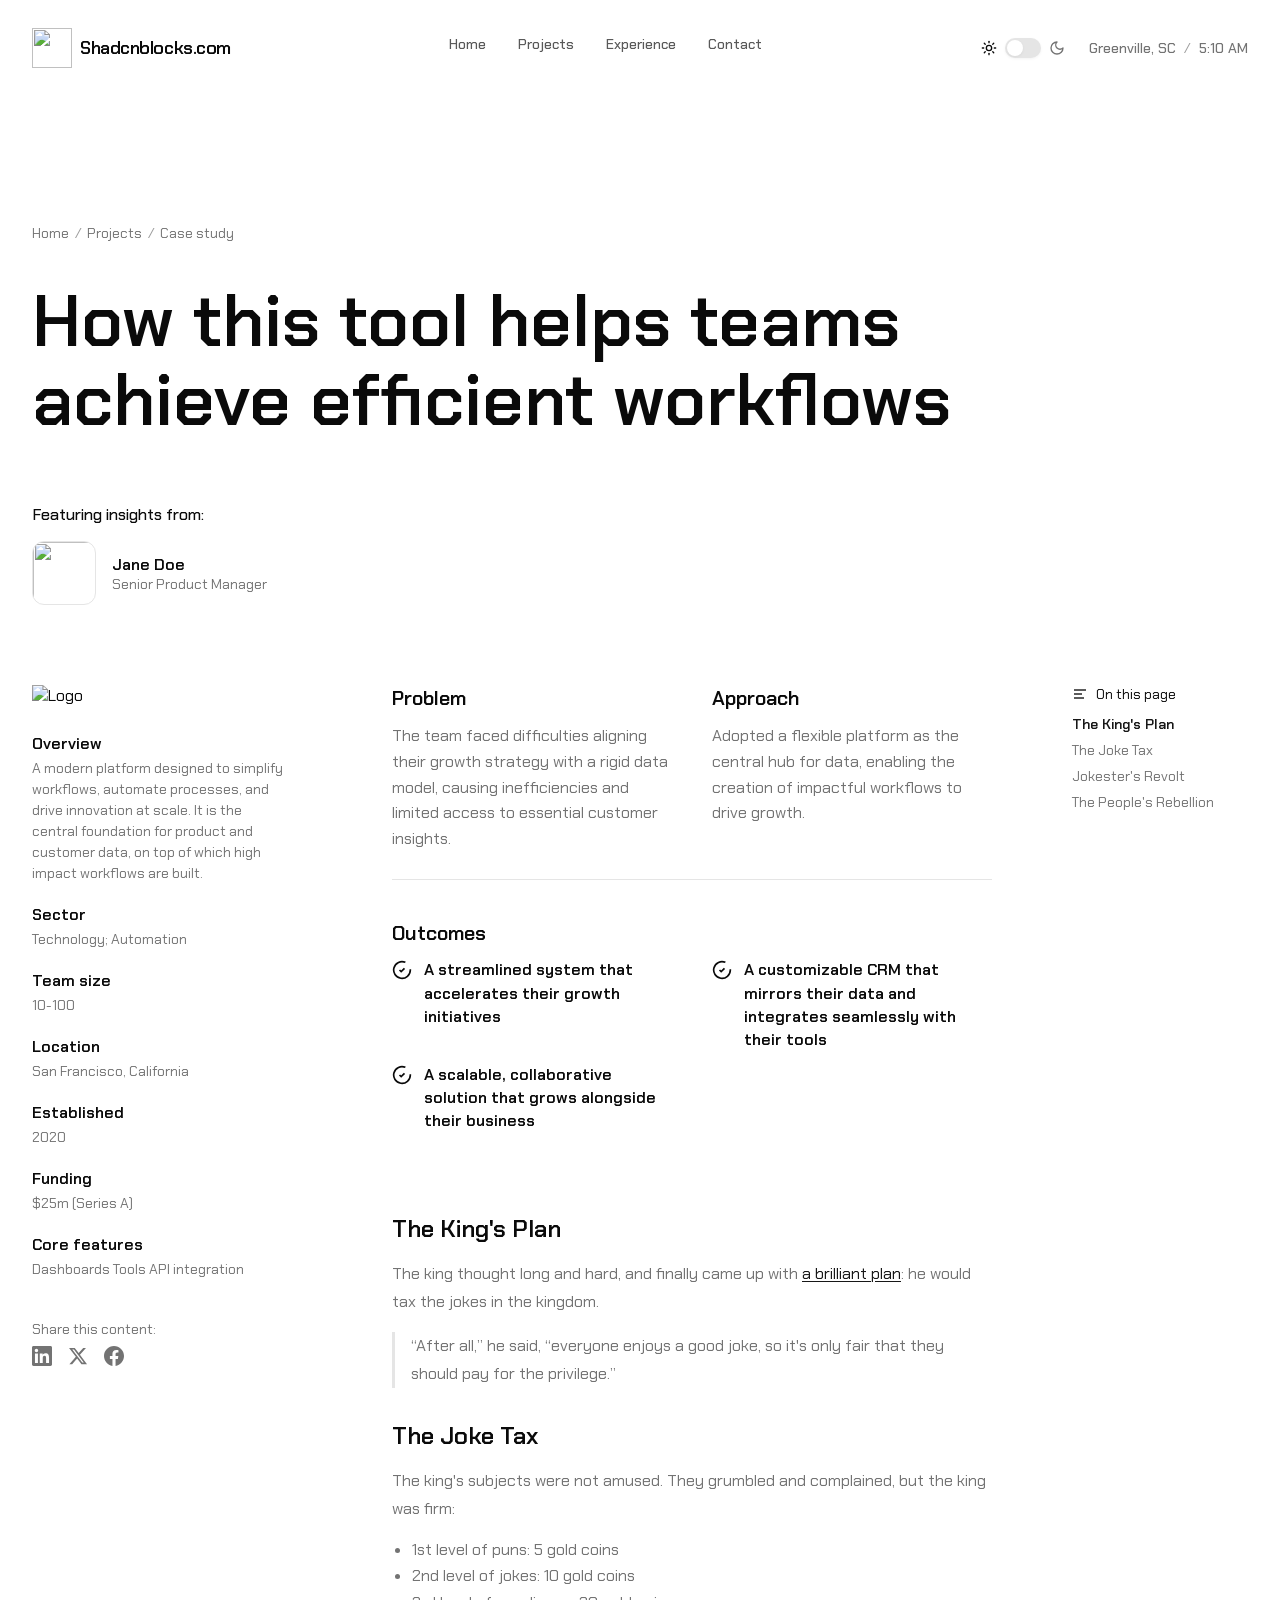
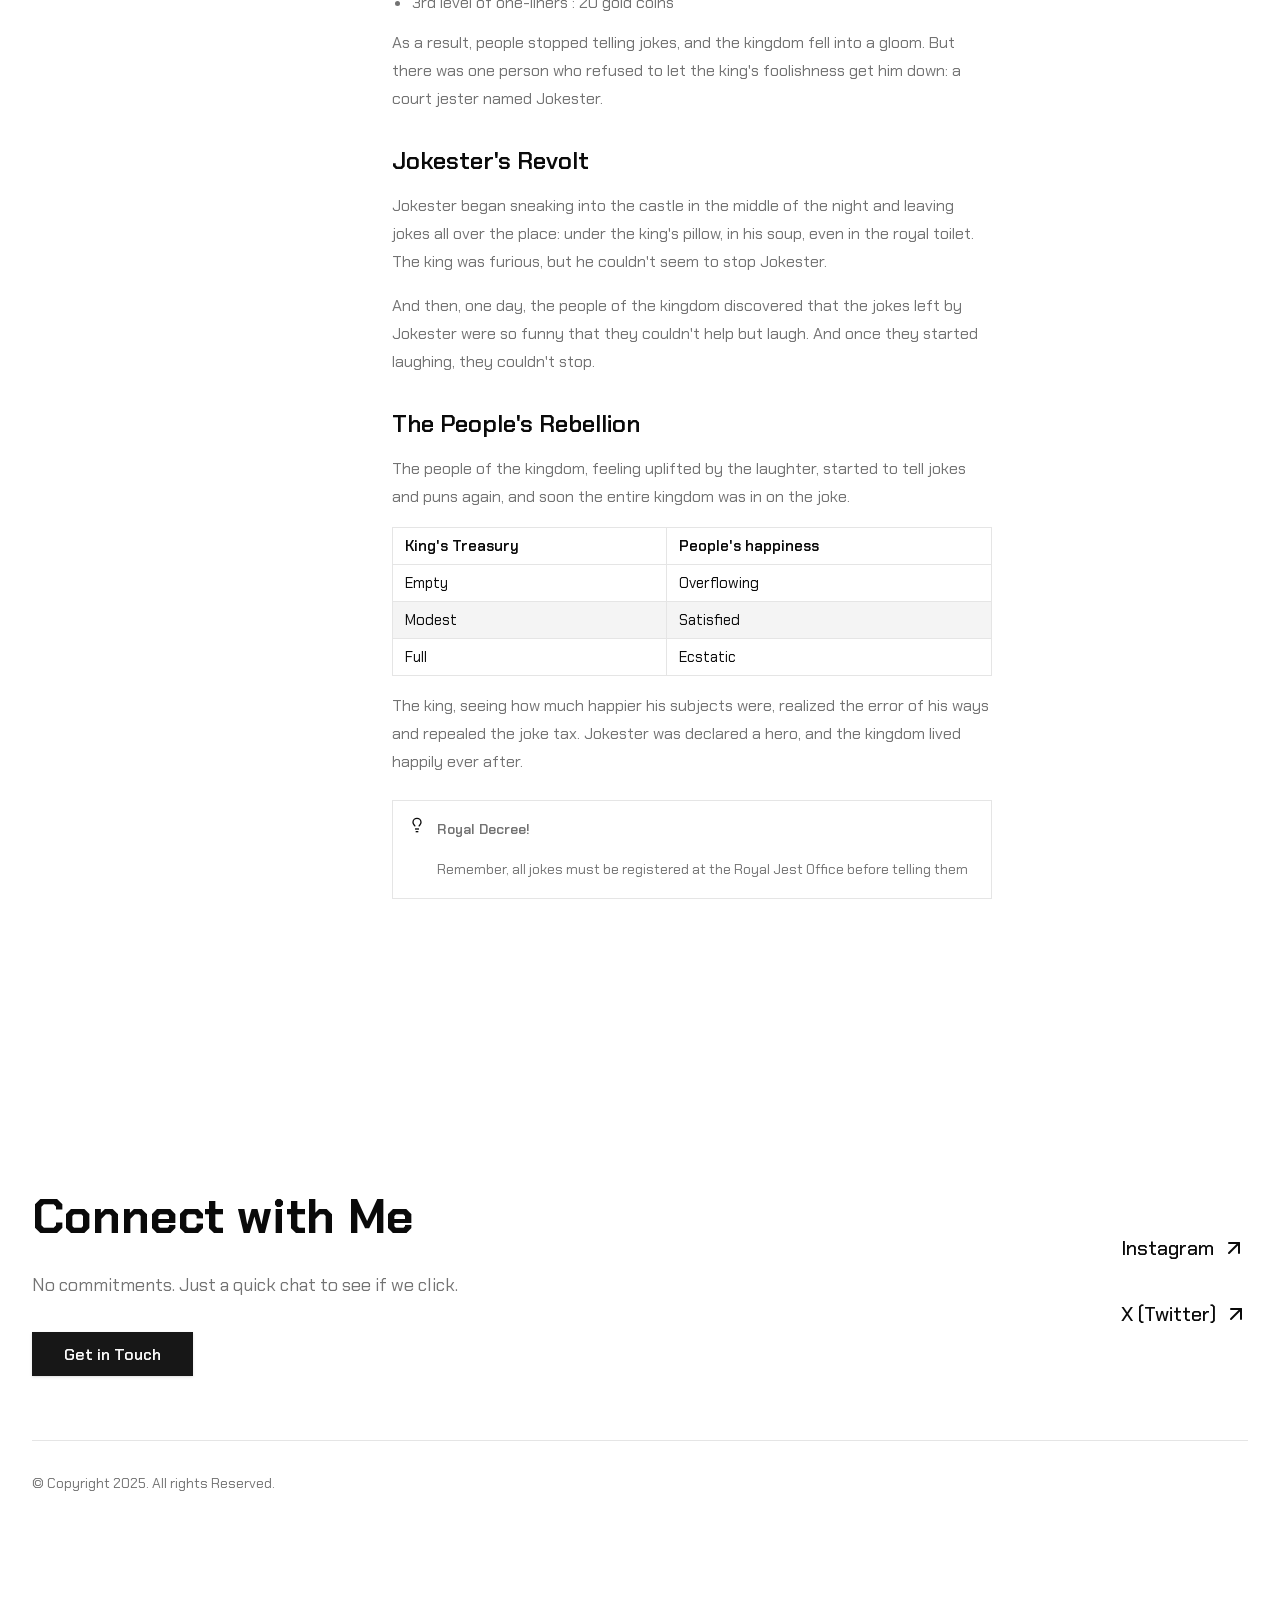
==== case-study.html @ 6704fb0e "Add files via upload" ====
<!DOCTYPE html>
<html lang="en">
  <head>
    <meta charset="UTF-8" />
    <meta name="viewport" content="width=device-width, initial-scale=1.0" />
    <script>
      (function () {
        var k = "kartee-theme";
        var t = localStorage.getItem(k);
        var h = document.documentElement;
        h.classList.remove("light", "dark");
        if (t === "dark") h.classList.add("dark");
        else if (t === "light") h.classList.add("light");
      })();
    </script>
    <title>Case study — Project</title>
    <link rel="preconnect" href="https://fonts.googleapis.com" />
    <link rel="preconnect" href="https://fonts.gstatic.com" crossorigin />
    <link
      href="https://fonts.googleapis.com/css2?family=Chakra+Petch:ital,wght@0,300;0,400;0,500;0,600;0,700;1,300;1,400;1,500;1,600;1,700&family=IBM+Plex+Mono:ital,wght@0,400;0,500;0,600;0,700;1,400;1,500;1,600;1,700&display=swap"
      rel="stylesheet"
    />
    <link rel="stylesheet" href="site.css" />
  </head>
  <body>
    <main class="page-main page-case-study" id="main-content">
      <div class="case-study-shell">
        <header class="nav-section">
          <nav class="navbar-22" aria-label="Main navigation">
            <div class="navbar-inner">
              <a class="navbar-brand" href="index.html">
                <img
                  class="navbar-logo"
                  src="https://deifkwefumgah.cloudfront.net/shadcnblocks/block/logos/shadcnblockscom-icon.svg"
                  width="40"
                  height="40"
                  alt=""
                />
                <span class="navbar-title">Shadcnblocks.com</span>
              </a>

              <div class="navbar-links-desktop">
                <a class="nav-link-animated" href="index.html">
                  <span class="nav-link-label">Home</span>
                  <span class="nav-link-hover" aria-hidden="true">Home</span>
                </a>
                <a class="nav-link-animated" href="index.html#projects">
                  <span class="nav-link-label">Projects</span>
                  <span class="nav-link-hover" aria-hidden="true">Projects</span>
                </a>
                <a class="nav-link-animated" href="index.html#experience">
                  <span class="nav-link-label">Experience</span>
                  <span class="nav-link-hover" aria-hidden="true">Experience</span>
                </a>
                <a class="nav-link-animated" href="contact.html">
                  <span class="nav-link-label">Contact</span>
                  <span class="nav-link-hover" aria-hidden="true">Contact</span>
                </a>
              </div>

              <div class="navbar-meta" aria-live="polite">
                <div class="theme-toggle" title="Color theme">
                  <span class="theme-toggle-icon theme-toggle-sun" aria-hidden="true">
                    <svg xmlns="http://www.w3.org/2000/svg" width="16" height="16" viewBox="0 0 24 24" fill="none" stroke="currentColor" stroke-width="2" stroke-linecap="round" stroke-linejoin="round">
                      <circle cx="12" cy="12" r="4" />
                      <path d="M12 2v2" />
                      <path d="M12 20v2" />
                      <path d="m4.93 4.93 1.41 1.41" />
                      <path d="m17.66 17.66 1.41 1.41" />
                      <path d="M2 12h2" />
                      <path d="M20 12h2" />
                      <path d="m6.34 17.66-1.41 1.41" />
                      <path d="m19.07 4.93-1.41 1.41" />
                    </svg>
                  </span>
                  <label class="theme-switch">
                    <input type="checkbox" id="theme-toggle-input" role="switch" aria-label="Dark mode" />
                    <span class="theme-switch-track" aria-hidden="true">
                      <span class="theme-switch-thumb"></span>
                    </span>
                  </label>
                  <span class="theme-toggle-icon theme-toggle-moon" aria-hidden="true">
                    <svg xmlns="http://www.w3.org/2000/svg" width="16" height="16" viewBox="0 0 24 24" fill="none" stroke="currentColor" stroke-width="2" stroke-linecap="round" stroke-linejoin="round">
                      <path d="M12 3a6 6 0 0 0 9 9 9 9 0 1 1-9-9Z" />
                    </svg>
                  </span>
                </div>
                <span class="font-medium">Greenville, SC</span>
                <span class="navbar-meta-sep">/</span>
                <span class="navbar-meta-time" data-nav-time>—</span>
              </div>

              <button
                type="button"
                class="nav-menu-toggle"
                id="nav-menu-toggle"
                aria-expanded="false"
                aria-controls="nav-mobile-panel"
              >
                <svg xmlns="http://www.w3.org/2000/svg" viewBox="0 0 24 24" fill="none" stroke="currentColor" stroke-width="2" stroke-linecap="round" stroke-linejoin="round" aria-hidden="true">
                  <line x1="4" x2="20" y1="12" y2="12" />
                  <line x1="4" x2="20" y1="6" y2="6" />
                  <line x1="4" x2="20" y1="18" y2="18" />
                </svg>
                <span class="sr-only">Open menu</span>
              </button>
            </div>
          </nav>
        </header>

        <!-- CaseStudy3 — static port -->
        <section class="case-study-3" aria-labelledby="case-study-title">
          <div class="site-container">
            <div class="case-study-3-hero">
              <div class="case-study-3-hero-text">
                <nav class="case-study-breadcrumb" aria-label="Breadcrumb">
                  <ol class="case-study-breadcrumb-list">
                    <li><a href="index.html">Home</a></li>
                    <li class="case-study-breadcrumb-sep" aria-hidden="true">/</li>
                    <li><a href="index.html#projects">Projects</a></li>
                    <li class="case-study-breadcrumb-sep" aria-hidden="true">/</li>
                    <li><span aria-current="page">Case study</span></li>
                  </ol>
                </nav>
                <h1 class="case-study-3-title" id="case-study-title">
                  How this tool helps teams achieve efficient workflows
                </h1>
                <div class="case-study-3-hero-meta">
                  <p class="case-study-3-hero-meta-label">Featuring insights from:</p>
                  <div class="case-study-3-hero-profile">
                    <img
                      class="case-study-3-hero-avatar"
                      src="https://deifkwefumgah.cloudfront.net/shadcnblocks/block/avatar-1.webp"
                      width="64"
                      height="64"
                      alt=""
                    />
                    <div>
                      <p class="case-study-3-hero-name">Jane Doe</p>
                      <p class="case-study-3-hero-role">Senior Product Manager</p>
                    </div>
                  </div>
                </div>
              </div>
              <img
                class="case-study-3-hero-img"
                src="https://deifkwefumgah.cloudfront.net/shadcnblocks/block/placeholder-1.svg"
                alt=""
              />
            </div>

            <div class="case-study-3-body">
              <aside class="case-study-3-aside">
                <img
                  class="case-study-3-aside-logo"
                  src="https://deifkwefumgah.cloudfront.net/shadcnblocks/block/logos/shadcn-ui-wordmark.svg"
                  alt="Logo"
                />
                <div class="case-study-3-meta-grid">
                  <div class="case-study-3-meta-span2">
                    <h2 class="case-study-3-meta-h">Overview</h2>
                    <p class="case-study-3-meta-p">
                      A modern platform designed to simplify workflows, automate processes, and drive innovation at scale.
                      It is the central foundation for product and customer data, on top of which high impact workflows
                      are built.
                    </p>
                  </div>
                  <div>
                    <h2 class="case-study-3-meta-h">Sector</h2>
                    <p class="case-study-3-meta-p">Technology; Automation</p>
                  </div>
                  <div>
                    <h2 class="case-study-3-meta-h">Team size</h2>
                    <p class="case-study-3-meta-p">10-100</p>
                  </div>
                  <div>
                    <h2 class="case-study-3-meta-h">Location</h2>
                    <p class="case-study-3-meta-p">San Francisco, California</p>
                  </div>
                  <div>
                    <h2 class="case-study-3-meta-h">Established</h2>
                    <p class="case-study-3-meta-p">2020</p>
                  </div>
                  <div>
                    <h2 class="case-study-3-meta-h">Funding</h2>
                    <p class="case-study-3-meta-p">$25m (Series A)</p>
                  </div>
                  <div>
                    <h2 class="case-study-3-meta-h">Core features</h2>
                    <p class="case-study-3-meta-p">Dashboards Tools API integration</p>
                  </div>
                </div>
                <div class="case-study-3-share">
                  <span class="case-study-3-share-label">Share this content:</span>
                  <div class="case-study-3-share-icons">
                    <a href="#" class="case-study-3-share-link" aria-label="LinkedIn">
                      <svg xmlns="http://www.w3.org/2000/svg" width="20" height="20" viewBox="0 0 24 24" fill="currentColor" aria-hidden="true">
                        <path d="M20.447 20.452h-3.554v-5.569c0-1.328-.027-3.037-1.852-3.037-1.853 0-2.136 1.445-2.136 2.939v5.667H9.351V9h3.414v1.561h.046c.477-.9 1.637-1.85 3.37-1.85 3.601 0 4.267 2.37 4.267 5.455v6.286zM5.337 7.433c-1.144 0-2.063-.926-2.063-2.065 0-1.138.92-2.063 2.063-2.063 1.14 0 2.064.925 2.064 2.063 0 1.139-.925 2.065-2.064 2.065zm1.782 13.019H3.555V9h3.564v11.452zM22.225 0H1.771C.792 0 0 .774 0 1.729v20.542C0 23.227.792 24 1.771 24h20.451C23.2 24 24 23.227 24 22.271V1.729C24 .774 23.2 0 22.222 0h.003z" />
                      </svg>
                    </a>
                    <a href="#" class="case-study-3-share-link" aria-label="Twitter">
                      <svg xmlns="http://www.w3.org/2000/svg" width="20" height="20" viewBox="0 0 24 24" fill="currentColor" aria-hidden="true">
                        <path d="M18.244 2.25h3.308l-7.227 8.26 8.502 11.24H16.17l-5.214-6.817L4.99 21.75H1.68l7.73-8.835L1.254 2.25H8.08l4.713 6.231zm-1.161 17.52h1.833L7.084 4.126H5.117z" />
                      </svg>
                    </a>
                    <a href="#" class="case-study-3-share-link" aria-label="Facebook">
                      <svg xmlns="http://www.w3.org/2000/svg" width="20" height="20" viewBox="0 0 24 24" fill="currentColor" aria-hidden="true">
                        <path d="M24 12.073c0-6.627-5.373-12-12-12s-12 5.373-12 12c0 5.99 4.388 10.954 10.125 11.854v-8.385H7.078v-3.47h3.047V9.43c0-3.007 1.792-4.669 4.533-4.669 1.312 0 2.686.235 2.686.235v2.953H15.83c-1.491 0-1.956.925-1.956 1.874v2.25h3.328l-.532 3.47h-2.796v8.385C19.612 23.027 24 18.062 24 12.073z" />
                      </svg>
                    </a>
                  </div>
                </div>
              </aside>

              <div class="case-study-3-main-wrap">
                <div class="case-study-3-main">
                  <div class="case-study-3-pao">
                    <div class="case-study-3-pao-item">
                      <h2 class="case-study-3-pao-h">Problem</h2>
                      <p class="case-study-3-pao-p">
                        The team faced difficulties aligning their growth strategy with a rigid data model, causing
                        inefficiencies and limited access to essential customer insights.
                      </p>
                    </div>
                    <div class="case-study-3-pao-sep" role="separator"></div>
                    <div class="case-study-3-pao-item">
                      <h2 class="case-study-3-pao-h">Approach</h2>
                      <p class="case-study-3-pao-p">
                        Adopted a flexible platform as the central hub for data, enabling the creation of impactful
                        workflows to drive growth.
                      </p>
                    </div>
                    <div class="case-study-3-pao-outcomes">
                      <h2 class="case-study-3-pao-h">Outcomes</h2>
                      <ul class="case-study-3-outcomes-list">
                        <li>
                          <svg class="case-study-3-check" xmlns="http://www.w3.org/2000/svg" width="20" height="20" viewBox="0 0 24 24" fill="none" stroke="currentColor" stroke-width="2" aria-hidden="true">
                            <path d="M22 11.08V12a10 10 0 1 1-5.93-9.17" />
                            <path d="m9 12 2 2 4-4" />
                          </svg>
                          <p>A streamlined system that accelerates their growth initiatives</p>
                        </li>
                        <li>
                          <svg class="case-study-3-check" xmlns="http://www.w3.org/2000/svg" width="20" height="20" viewBox="0 0 24 24" fill="none" stroke="currentColor" stroke-width="2" aria-hidden="true">
                            <path d="M22 11.08V12a10 10 0 1 1-5.93-9.17" />
                            <path d="m9 12 2 2 4-4" />
                          </svg>
                          <p>A customizable CRM that mirrors their data and integrates seamlessly with their tools</p>
                        </li>
                        <li>
                          <svg class="case-study-3-check" xmlns="http://www.w3.org/2000/svg" width="20" height="20" viewBox="0 0 24 24" fill="none" stroke="currentColor" stroke-width="2" aria-hidden="true">
                            <path d="M22 11.08V12a10 10 0 1 1-5.93-9.17" />
                            <path d="m9 12 2 2 4-4" />
                          </svg>
                          <p>A scalable, collaborative solution that grows alongside their business</p>
                        </li>
                      </ul>
                    </div>
                  </div>

                  <div class="case-study-3-article">
                    <section id="section1" class="case-study-prose">
                      <h2>The King&apos;s Plan</h2>
                      <p>
                        The king thought long and hard, and finally came up with
                        <a href="#">a brilliant plan</a>: he would tax the jokes in the kingdom.
                      </p>
                      <blockquote>
                        <p>
                          &ldquo;After all,&rdquo; he said, &ldquo;everyone enjoys a good joke, so it&apos;s only fair that
                          they should pay for the privilege.&rdquo;
                        </p>
                      </blockquote>
                    </section>

                    <section id="section2" class="case-study-prose">
                      <h2>The Joke Tax</h2>
                      <p>
                        The king&apos;s subjects were not amused. They grumbled and complained, but the king was firm:
                      </p>
                      <ul>
                        <li>1st level of puns: 5 gold coins</li>
                        <li>2nd level of jokes: 10 gold coins</li>
                        <li>3rd level of one-liners : 20 gold coins</li>
                      </ul>
                      <p>
                        As a result, people stopped telling jokes, and the kingdom fell into a gloom. But there was one
                        person who refused to let the king&apos;s foolishness get him down: a court jester named Jokester.
                      </p>
                    </section>

                    <section id="section3" class="case-study-prose">
                      <h2>Jokester's Revolt</h2>
                      <p>
                        Jokester began sneaking into the castle in the middle of the night and leaving jokes all over the
                        place: under the king&apos;s pillow, in his soup, even in the royal toilet. The king was furious,
                        but he couldn&apos;t seem to stop Jokester.
                      </p>
                      <p>
                        And then, one day, the people of the kingdom discovered that the jokes left by Jokester were so
                        funny that they couldn&apos;t help but laugh. And once they started laughing, they couldn&apos;t
                        stop.
                      </p>
                    </section>

                    <section id="section4" class="case-study-prose">
                      <h2>The People&apos;s Rebellion</h2>
                      <p>
                        The people of the kingdom, feeling uplifted by the laughter, started to tell jokes and puns again,
                        and soon the entire kingdom was in on the joke.
                      </p>
                      <div class="case-study-3-table-wrap">
                        <table class="case-study-3-table">
                          <thead>
                            <tr>
                              <th>King&apos;s Treasury</th>
                              <th>People&apos;s happiness</th>
                            </tr>
                          </thead>
                          <tbody>
                            <tr>
                              <td>Empty</td>
                              <td>Overflowing</td>
                            </tr>
                            <tr>
                              <td>Modest</td>
                              <td>Satisfied</td>
                            </tr>
                            <tr>
                              <td>Full</td>
                              <td>Ecstatic</td>
                            </tr>
                          </tbody>
                        </table>
                      </div>
                      <p>
                        The king, seeing how much happier his subjects were, realized the error of his ways and repealed
                        the joke tax. Jokester was declared a hero, and the kingdom lived happily ever after.
                      </p>
                      <div class="case-study-3-alert" role="alert">
                        <svg class="case-study-3-alert-icon" xmlns="http://www.w3.org/2000/svg" width="16" height="16" viewBox="0 0 24 24" fill="none" stroke="currentColor" stroke-width="2" aria-hidden="true">
                          <path d="M15 14c.2-1 .7-1.7 1.5-2.5 1-.9 1.5-2.2 1.5-3.5A6 6 0 0 0 6 8c0 1 .2 2.2 1.5 3.5.7.7 1.3 1.5 1.5 2.5" />
                          <path d="M9 18h6" />
                          <path d="M10 22h4" />
                        </svg>
                        <div>
                          <p class="case-study-3-alert-title">Royal Decree!</p>
                          <p class="case-study-3-alert-desc">
                            Remember, all jokes must be registered at the Royal Jest Office before telling them
                          </p>
                        </div>
                      </div>
                    </section>
                  </div>
                </div>

                <aside class="case-study-3-toc" aria-label="On this page">
                  <span class="case-study-3-toc-heading">
                    <svg xmlns="http://www.w3.org/2000/svg" width="16" height="16" viewBox="0 0 24 24" fill="none" stroke="currentColor" stroke-width="2" aria-hidden="true">
                      <line x1="3" x2="21" y1="6" y2="6" />
                      <line x1="3" x2="15" y1="12" y2="12" />
                      <line x1="3" x2="18" y1="18" y2="18" />
                    </svg>
                    On this page
                  </span>
                  <nav class="case-study-toc">
                    <ul>
                      <li>
                        <a class="case-study-toc-link" href="#section1">The King&apos;s Plan</a>
                      </li>
                      <li>
                        <a class="case-study-toc-link" href="#section2">The Joke Tax</a>
                      </li>
                      <li>
                        <a class="case-study-toc-link" href="#section3">Jokester&apos;s Revolt</a>
                      </li>
                      <li>
                        <a class="case-study-toc-link" href="#section4">The People&apos;s Rebellion</a>
                      </li>
                    </ul>
                  </nav>
                </aside>
              </div>
            </div>
          </div>
        </section>
      </div>
    </main>

    <footer class="footer-27" id="site-footer">
      <div class="site-container">
        <div class="footer-27-top">
          <div class="footer-27-col footer-27-col-main">
            <div class="footer-27-intro">
              <h2 class="footer-27-heading">Connect with Me</h2>
              <p class="footer-27-lede">
                No commitments. Just a quick chat to see if we click.
              </p>
            </div>
            <a class="btn btn-lg footer-27-cta" href="contact.html">Get in Touch</a>
          </div>
          <div class="footer-27-col footer-27-col-social" aria-label="Social links">
            <ul class="footer-27-social-list">
              <li>
                <a class="footer-27-social-link" href="#" target="_blank" rel="noopener noreferrer">
                  <span class="footer-27-social-name">Instagram</span>
                  <span class="footer-27-social-icon" aria-hidden="true">
                    <svg xmlns="http://www.w3.org/2000/svg" width="24" height="24" viewBox="0 0 24 24" fill="none" stroke="currentColor" stroke-width="2" stroke-linecap="round" stroke-linejoin="round">
                      <path d="M7 7h10v10" />
                      <path d="M7 17 17 7" />
                    </svg>
                  </span>
                </a>
              </li>
              <li>
                <a class="footer-27-social-link" href="#" target="_blank" rel="noopener noreferrer">
                  <span class="footer-27-social-name">X (Twitter)</span>
                  <span class="footer-27-social-icon" aria-hidden="true">
                    <svg xmlns="http://www.w3.org/2000/svg" width="24" height="24" viewBox="0 0 24 24" fill="none" stroke="currentColor" stroke-width="2" stroke-linecap="round" stroke-linejoin="round">
                      <path d="M7 7h10v10" />
                      <path d="M7 17 17 7" />
                    </svg>
                  </span>
                </a>
              </li>
            </ul>
          </div>
        </div>

        <div class="footer-27-sep" role="separator"></div>

        <div class="footer-27-bottom">
          <p class="footer-27-copy">© Copyright 2025. All rights Reserved.</p>
        </div>
      </div>
    </footer>

    <div
      class="nav-mobile-panel"
      id="nav-mobile-panel"
      role="dialog"
      aria-modal="true"
      aria-label="Menu"
      aria-hidden="true"
    >
      <div class="nav-mobile-panel-wrap">
        <button type="button" class="nav-mobile-close" id="nav-mobile-close" aria-label="Close menu">
          <svg xmlns="http://www.w3.org/2000/svg" width="20" height="20" viewBox="0 0 24 24" fill="none" stroke="currentColor" stroke-width="2" stroke-linecap="round" stroke-linejoin="round" aria-hidden="true">
            <path d="M18 6 6 18" />
            <path d="m6 6 12 12" />
          </svg>
        </button>
        <div class="nav-mobile-inner">
          <a class="nav-mobile-brand" href="index.html">
            <img
              class="navbar-logo"
              src="https://deifkwefumgah.cloudfront.net/shadcnblocks/block/logos/shadcnblockscom-icon.svg"
              width="40"
              height="40"
              alt=""
            />
            <span>Shadcnblocks.com</span>
          </a>
          <nav class="nav-mobile-links" aria-label="Mobile">
            <a href="index.html">Home</a>
            <a href="index.html#projects">Projects</a>
            <a href="index.html#experience">Experience</a>
            <a href="contact.html">Contact</a>
          </nav>
          <div class="nav-mobile-footer">
            <div class="theme-toggle theme-toggle-mobile" title="Color theme">
              <span class="theme-toggle-icon theme-toggle-sun" aria-hidden="true">
                <svg xmlns="http://www.w3.org/2000/svg" width="16" height="16" viewBox="0 0 24 24" fill="none" stroke="currentColor" stroke-width="2" stroke-linecap="round" stroke-linejoin="round">
                  <circle cx="12" cy="12" r="4" />
                  <path d="M12 2v2" />
                  <path d="M12 20v2" />
                  <path d="m4.93 4.93 1.41 1.41" />
                  <path d="m17.66 17.66 1.41 1.41" />
                  <path d="M2 12h2" />
                  <path d="M20 12h2" />
                  <path d="m6.34 17.66-1.41 1.41" />
                  <path d="m19.07 4.93-1.41 1.41" />
                </svg>
              </span>
              <label class="theme-switch">
                <input type="checkbox" id="theme-toggle-input-mobile" role="switch" aria-label="Dark mode" />
                <span class="theme-switch-track" aria-hidden="true">
                  <span class="theme-switch-thumb"></span>
                </span>
              </label>
              <span class="theme-toggle-icon theme-toggle-moon" aria-hidden="true">
                <svg xmlns="http://www.w3.org/2000/svg" width="16" height="16" viewBox="0 0 24 24" fill="none" stroke="currentColor" stroke-width="2" stroke-linecap="round" stroke-linejoin="round">
                  <path d="M12 3a6 6 0 0 0 9 9 9 9 0 1 1-9-9Z" />
                </svg>
              </span>
            </div>
            <div class="font-medium">Greenville, SC</div>
            <div class="navbar-meta-time" data-nav-time>—</div>
          </div>
        </div>
      </div>
    </div>

    <script src="js/theme.js" defer></script>
    <script src="js/nav.js" defer></script>
    <script src="js/case-study.js" defer></script>
  </body>
</html>
---- site.css ----
/*
 * Design tokens (aligned with Tailwind v4 / shadcn theme).
 * This file is plain CSS — no @import "tailwindcss" or @theme (requires a Tailwind build).
 * Dark: html.dark / .dark matches theme.js; prefers-color-scheme mirrors .dark when not .light.
 */
:root {
  --background: #ffffff;
  --foreground: #0a0a0a;
  --card: #ffffff;
  --card-foreground: #0a0a0a;
  --popover: #ffffff;
  --popover-foreground: #0a0a0a;
  --primary: #171717;
  --primary-foreground: #fafafa;
  --secondary: #f5f5f5;
  --secondary-foreground: #171717;
  --muted: #f5f5f5;
  --muted-foreground: #737373;
  --accent: #f5f5f5;
  --accent-foreground: #171717;
  --destructive: #e7000b;
  --destructive-foreground: #ffffff;
  --border: #e5e5e5;
  --input: #e5e5e5;
  --ring: #a1a1a1;
  --chart-1: #91c5ff;
  --chart-2: #3a81f6;
  --chart-3: #2563ef;
  --chart-4: #1a4eda;
  --chart-5: #1f3fad;
  --sidebar: #fafafa;
  --sidebar-foreground: #0a0a0a;
  --sidebar-primary: #171717;
  --sidebar-primary-foreground: #fafafa;
  --sidebar-accent: #f5f5f5;
  --sidebar-accent-foreground: #171717;
  --sidebar-border: #e5e5e5;
  --sidebar-ring: #a1a1a1;
  --font-sans: "Chakra Petch", ui-sans-serif, sans-serif, system-ui;
  --font-serif: ui-serif, Georgia, Cambria, "Times New Roman", Times, serif;
  --font-mono: "IBM Plex Mono", ui-monospace, monospace;
  --radius: 0rem;
  --radius-sm: 0;
  --radius-md: 0;
  --radius-lg: 0;
  --radius-xl: 0;
  --shadow-x: 0;
  --shadow-y: 1px;
  --shadow-blur: 3px;
  --shadow-spread: 0px;
  --shadow-opacity: 0.1;
  --shadow-color: oklch(0 0 0);
  --shadow-2xs: 0 1px 3px 0px hsl(0 0% 0% / 0.05);
  --shadow-xs: 0 1px 3px 0px hsl(0 0% 0% / 0.05);
  --shadow-sm: 0 1px 3px 0px hsl(0 0% 0% / 0.10), 0 1px 2px -1px hsl(0 0% 0% / 0.10);
  --shadow: 0 1px 3px 0px hsl(0 0% 0% / 0.10), 0 1px 2px -1px hsl(0 0% 0% / 0.10);
  --shadow-md: 0 1px 3px 0px hsl(0 0% 0% / 0.10), 0 2px 4px -1px hsl(0 0% 0% / 0.10);
  --shadow-lg: 0 1px 3px 0px hsl(0 0% 0% / 0.10), 0 4px 6px -1px hsl(0 0% 0% / 0.10);
  --shadow-xl: 0 1px 3px 0px hsl(0 0% 0% / 0.10), 0 8px 10px -1px hsl(0 0% 0% / 0.10);
  --shadow-2xl: 0 1px 3px 0px hsl(0 0% 0% / 0.25);
  --tracking-normal: 0em;
  --spacing: 0.25rem;
  --pattern-line: color-mix(in srgb, var(--foreground) 14%, transparent);
  --pattern-dot: color-mix(in srgb, var(--foreground) 12%, transparent);
  /* Shared with dark: structural tokens (invert SVG wordmarks/icons; success text) */
  --logo-invert: 0;
  --contact-success: oklch(0.45 0.15 145);
}

.dark,
html.dark {
  --background: #000000;
  --foreground: #ffffff;
  --card: #000000;
  --card-foreground: #ffffff;
  --popover: #000000;
  --popover-foreground: #ffffff;
  --primary: #d6544b;
  --primary-foreground: #000000;
  --secondary: #d6544b;
  --secondary-foreground: #000000;
  --muted: #1c1c17;
  --muted-foreground: #ffffff;
  --accent: #d6544b;
  --accent-foreground: #000000;
  --destructive: #d6544b;
  --destructive-foreground: #000000;
  --border: #222222;
  --input: #000000;
  --ring: #d6544b;
  --chart-1: #e68933;
  --chart-2: #d4ce21;
  --chart-3: #2f75e4;
  --chart-4: #6534db;
  --chart-5: #d6544b;
  --sidebar: #000000;
  --sidebar-foreground: #ffffff;
  --sidebar-primary: #d6544b;
  --sidebar-primary-foreground: #ffffff;
  --sidebar-accent: #d6544b;
  --sidebar-accent-foreground: #000000;
  --sidebar-border: #000000;
  --sidebar-ring: #d6544b;
  --pattern-line: color-mix(in srgb, var(--foreground) 18%, transparent);
  --pattern-dot: color-mix(in srgb, var(--foreground) 12%, transparent);
  --logo-invert: 0;
  --contact-success: oklch(0.78 0.1 145);
}

@media (prefers-color-scheme: dark) {
  html:not(.light) {
    --background: #000000;
    --foreground: #ffffff;
    --card: #000000;
    --card-foreground: #ffffff;
    --popover: #000000;
    --popover-foreground: #ffffff;
    --primary: #d6544b;
    --primary-foreground: #000000;
    --secondary: #d6544b;
    --secondary-foreground: #000000;
    --muted: #1c1c17;
    --muted-foreground: #ffffff;
    --accent: #d6544b;
    --accent-foreground: #000000;
    --destructive: #d6544b;
    --destructive-foreground: #000000;
    --border: #222222;
    --input: #000000;
    --ring: #d6544b;
    --chart-1: #e68933;
    --chart-2: #d4ce21;
    --chart-3: #2f75e4;
    --chart-4: #6534db;
    --chart-5: #d6544b;
    --sidebar: #000000;
    --sidebar-foreground: #ffffff;
    --sidebar-primary: #d6544b;
    --sidebar-primary-foreground: #ffffff;
    --sidebar-accent: #d6544b;
    --sidebar-accent-foreground: #000000;
    --sidebar-border: #000000;
    --sidebar-ring: #d6544b;
    --pattern-line: color-mix(in srgb, var(--foreground) 18%, transparent);
    --pattern-dot: color-mix(in srgb, var(--foreground) 12%, transparent);
    --logo-invert: 1;
    --contact-success: oklch(0.78 0.1 145);
  }
}

/* @layer base — plain CSS (Tailwind @apply border-border / outline-ring/50 / bg-background) */
*,
*::before,
*::after {
  margin: 0;
  padding: 0;
  box-sizing: border-box;
  border-color: var(--border);
}

*:focus-visible {
  outline: 2px solid color-mix(in srgb, var(--ring) 50%, transparent);
  outline-offset: 2px;
}

html {
  color-scheme: light dark;
}

@media (prefers-reduced-motion: no-preference) {
  html {
    scroll-behavior: smooth;
  }
}

body {
  font-family: var(--font-sans);
  letter-spacing: var(--tracking-normal);
  background: var(--background);
  color: var(--foreground);
  min-height: 100vh;
  display: flex;
  flex-direction: column;
}

/* Sticky footer: main grows; footer stays at bottom on short pages */
.page-main {
  flex: 1 0 auto;
  width: 100%;
}

/* Navbar22 — static port */
.nav-section {
  position: relative;
  z-index: 3;
  width: 100%;
  padding: 1rem 0;
}

.navbar-22 {
  width: 100%;
}

.navbar-inner {
  max-width: 80rem;
  margin-left: auto;
  margin-right: auto;
  padding-left: 1rem;
  padding-right: 1rem;
  display: flex;
  height: 4rem;
  align-items: center;
  justify-content: space-between;
}

@media (min-width: 640px) {
  .navbar-inner {
    padding-left: 1.5rem;
    padding-right: 1.5rem;
  }
}

@media (min-width: 1024px) {
  .navbar-inner {
    padding-left: 2rem;
    padding-right: 2rem;
  }
}

.navbar-brand {
  display: flex;
  align-items: center;
  gap: 0.5rem;
  text-decoration: none;
  color: inherit;
}

.navbar-logo {
  width: 40px;
  height: 40px;
  display: block;
  object-fit: contain;
  filter: invert(var(--logo-invert));
}

/* Index nav uses .hero-avatar; override hero section sizing */
.navbar-brand .hero-avatar {
  width: 40px;
  height: 40px;
  min-width: 40px;
  min-height: 40px;
}

.navbar-title {
  font-size: 1.125rem;
  font-weight: 600;
  letter-spacing: -0.025em;
}

.navbar-links-desktop {
  display: none;
  align-items: center;
  gap: 2rem;
}

@media (min-width: 768px) {
  .navbar-links-desktop {
    display: flex;
  }
}

.nav-link-animated {
  position: relative;
  display: inline-block;
  /* Taller clip box so a thick underline isn’t clipped by overflow */
  height: 2rem;
  overflow: hidden;
  font-size: 0.875rem;
  font-weight: 500;
  line-height: 1.5rem;
  /* Clear idle vs hover on any background */
  color: color-mix(in oklch, var(--foreground) 68%, transparent);
  text-decoration: none;
}

.nav-link-animated:hover,
.nav-link-animated:focus-visible {
  color: var(--foreground);
}

.nav-link-label {
  display: block;
  transition: transform 0.3s ease;
}

.nav-link-hover {
  position: absolute;
  left: 0;
  top: 0;
  width: 100%;
  display: block;
  color: var(--foreground);
  line-height: 1.5rem;
  /* Strong underline: thick + full-opacity accent (reads on dark + grid) */
  border-bottom: 3px solid var(--primary);
  padding-bottom: 0.125rem;
  transform: translateY(100%);
  transition: transform 0.3s ease;
}

.nav-link-animated:hover .nav-link-label,
.nav-link-animated:focus-visible .nav-link-label {
  transform: translateY(-100%);
}

.nav-link-animated:hover .nav-link-hover,
.nav-link-animated:focus-visible .nav-link-hover {
  transform: translateY(0);
}

.navbar-meta {
  display: none;
  align-items: center;
  gap: 0;
  font-size: 0.875rem;
  color: var(--muted-foreground);
}

/* 24px between theme toggle and Greenville */
.navbar-meta .theme-toggle {
  margin-inline-end: 24px;
}

.navbar-meta > .font-medium {
  margin-inline-end: 0.5rem;
}

.navbar-meta > .navbar-meta-sep {
  margin-inline-end: 0.5rem;
}

@media (min-width: 1024px) {
  .navbar-meta {
    display: flex;
  }
}

.navbar-meta-sep {
  color: var(--muted-foreground);
  opacity: 0.7;
}

.navbar-meta-time {
  font-weight: 500;
  color: var(--muted-foreground);
}

/* Theme toggle with icons: Sun -> Switch -> Moon */
.theme-toggle {
  display: flex;
  align-items: center;
  gap: 0.5rem;
}

.theme-toggle-mobile {
  justify-content: center;
  margin-bottom: 0.75rem;
}

.theme-toggle-icon {
  display: flex;
  flex-shrink: 0;
  width: 1rem;
  height: 1rem;
}

.theme-toggle-icon svg {
  display: block;
  width: 1rem;
  height: 1rem;
}

.theme-toggle-sun {
  color: var(--foreground);
}

.theme-toggle-moon {
  color: var(--muted-foreground);
}

.theme-switch {
  position: relative;
  display: flex;
  align-items: center;
  cursor: pointer;
}

.theme-switch input {
  position: absolute;
  width: 1px;
  height: 1px;
  padding: 0;
  margin: -1px;
  overflow: hidden;
  clip: rect(0, 0, 0, 0);
  white-space: nowrap;
  border: 0;
}

.theme-switch input:focus-visible + .theme-switch-track {
  outline: 2px solid var(--ring);
  outline-offset: 2px;
}

.theme-switch-track {
  position: relative;
  width: 2.25rem;
  height: 1.25rem;
  border-radius: 9999px;
  border: 2px solid transparent;
  background: var(--input);
  box-shadow: var(--shadow-xs);
  transition: background 0.15s ease;
}

.theme-switch-thumb {
  position: absolute;
  top: 0;
  left: 0;
  width: 1rem;
  height: 1rem;
  border-radius: 9999px;
  background: var(--background);
  box-shadow: var(--shadow-xs);
  transition: transform 0.15s ease;
}

.theme-switch input:checked + .theme-switch-track {
  background: var(--primary);
}

.theme-switch input:checked + .theme-switch-track .theme-switch-thumb {
  transform: translateX(1rem);
}

.nav-menu-toggle {
  display: inline-flex;
  align-items: center;
  justify-content: center;
  width: 2.5rem;
  height: 2.5rem;
  padding: 0;
  border: 1px solid color-mix(in oklch, var(--ring) 55%, var(--border));
  background: transparent;
  color: var(--muted-foreground);
  cursor: pointer;
  border-radius: var(--radius);
  transition:
    background 0.15s ease,
    color 0.15s ease;
}

.nav-menu-toggle:hover {
  background: color-mix(in oklch, var(--foreground) 6%, transparent);
  color: var(--foreground);
}

@media (min-width: 768px) {
  .nav-menu-toggle {
    display: none;
  }
}

.nav-menu-toggle svg {
  width: 1.25rem;
  height: 1.25rem;
}

/* Mobile sheet (full viewport, slides from top) */
.nav-mobile-panel {
  position: fixed;
  inset: 0;
  z-index: 100;
  display: flex;
  flex-direction: column;
  background: var(--background);
  color: var(--foreground);
  transform: translateY(-100%);
  transition: transform 0.35s cubic-bezier(0.16, 1, 0.3, 1);
  overflow: auto;
  visibility: hidden;
  pointer-events: none;
}

.nav-mobile-panel.is-open {
  transform: translateY(0);
  visibility: visible;
  pointer-events: auto;
}

body.nav-mobile-open {
  overflow: hidden;
}

.nav-mobile-inner {
  padding: 1rem;
  display: flex;
  flex-direction: column;
  gap: 1.5rem;
}

.nav-mobile-brand {
  display: flex;
  align-items: center;
  gap: 0.5rem;
  margin-left: 0.75rem;
  text-decoration: none;
  color: var(--foreground);
  font-size: 1.125rem;
  font-weight: 600;
  letter-spacing: -0.025em;
}

.nav-mobile-links {
  display: flex;
  flex-direction: column;
  gap: 0.25rem;
}

.nav-mobile-links a {
  display: block;
  padding: 0.5rem 1rem;
  border-radius: var(--radius);
  font-size: 1.125rem;
  font-weight: 500;
  color: var(--muted-foreground);
  text-decoration: none;
  transition:
    background 0.15s ease,
    color 0.15s ease;
}

.nav-mobile-links a:hover {
  background: color-mix(in oklch, var(--foreground) 6%, transparent);
  color: var(--foreground);
}

.nav-mobile-footer {
  border-top: 1px solid color-mix(in oklch, var(--ring) 40%, var(--border));
  padding-top: 1.5rem;
  text-align: center;
  font-size: 0.875rem;
  color: var(--muted-foreground);
}

.nav-mobile-footer .navbar-meta-time {
  margin-top: 0.25rem;
}

.nav-mobile-close {
  position: absolute;
  top: 1rem;
  right: 1rem;
  width: 2.5rem;
  height: 2.5rem;
  display: inline-flex;
  align-items: center;
  justify-content: center;
  border: 1px solid color-mix(in oklch, var(--ring) 55%, var(--border));
  background: transparent;
  color: var(--muted-foreground);
  cursor: pointer;
  border-radius: var(--radius);
}

.nav-mobile-panel-wrap {
  position: relative;
  padding-top: 3rem;
}

.sr-only {
  position: absolute;
  width: 1px;
  height: 1px;
  padding: 0;
  margin: -1px;
  overflow: hidden;
  clip: rect(0, 0, 0, 0);
  white-space: nowrap;
  border: 0;
}

.font-medium {
  font-weight: 500;
}

/* BackgroundPattern22 — dashed grid + top radial fade */
.hero-page {
  position: relative;
  display: flex;
  min-height: 100vh;
  width: 100%;
  flex-direction: column;
  align-items: stretch;
  justify-content: flex-start;
  overflow: hidden;
}

.bg-pattern-22 {
  position: absolute;
  inset: 0;
  z-index: 0;
  background-image:
    linear-gradient(to right, var(--pattern-line) 1px, transparent 1px),
    linear-gradient(to bottom, var(--pattern-line) 1px, transparent 1px);
  background-size: 20px 20px;
  background-position:
    0 0,
    0 0;
  mask-image:
    repeating-linear-gradient(
      to right,
      black 0px,
      black 3px,
      transparent 3px,
      transparent 8px
    ),
    repeating-linear-gradient(
      to bottom,
      black 0px,
      black 3px,
      transparent 3px,
      transparent 8px
    ),
    radial-gradient(ellipse 70% 60% at 50% 0%, #000 60%, transparent 100%);
  -webkit-mask-image:
    repeating-linear-gradient(
      to right,
      black 0px,
      black 3px,
      transparent 3px,
      transparent 8px
    ),
    repeating-linear-gradient(
      to bottom,
      black 0px,
      black 3px,
      transparent 3px,
      transparent 8px
    ),
    radial-gradient(ellipse 70% 60% at 50% 0%, #000 60%, transparent 100%);
  mask-composite: intersect;
  -webkit-mask-composite: source-in;
}

.pattern-placeholder {
  position: absolute;
  inset: 0;
  z-index: 1;
  pointer-events: none;
  background-image: radial-gradient(
    circle at 1px 1px,
    var(--pattern-dot) 1px,
    transparent 0
  );
  background-size: 24px 24px;
  opacity: 0.28;
  mask-image: radial-gradient(ellipse 75% 55% at 50% 45%, #000 20%, transparent 70%);
  -webkit-mask-image: radial-gradient(ellipse 75% 55% at 50% 45%, #000 20%, transparent 70%);
}

.hero-animated {
  position: relative;
  z-index: 2;
  flex: 1;
  display: flex;
  flex-direction: column;
  align-items: center;
  justify-content: center;
  width: 100%;
  min-height: 0;
  padding: 64px 0 128px;
}

.hero-inner {
  max-width: 900px;
  margin: 0 auto;
  padding: 0 24px;
  display: flex;
  flex-direction: column;
  align-items: center;
  gap: calc(var(--spacing) * 6);
  text-align: center;
}

.hero-avatar {
  width: 64px;
  height: 64px;
  border-radius: 9999px;
  object-fit: cover;
  box-shadow: var(--shadow-sm);
  animation: fade-scale 2.2s cubic-bezier(0.16, 1, 0.3, 1) forwards;
  opacity: 0;
  transform: scale(0.6);
}

.hero-heading {
  font-size: 32px;
  font-weight: 500;
  line-height: 1.2;
  max-width: 720px;
  color: var(--foreground);
  animation: slide-up 1.5s cubic-bezier(0.16, 1, 0.3, 1) forwards;
  opacity: 0;
  transform: translateY(100px);
}

.hero-actions {
  display: flex;
  align-items: center;
  gap: calc(var(--spacing) * 3);
}

.hero-link {
  display: inline-flex;
  align-items: center;
  justify-content: center;
  height: 48px;
  padding: 0 32px;
  border-radius: var(--radius);
  background: var(--primary);
  color: var(--primary-foreground);
  text-decoration: none;
  font-weight: 600;
  overflow: hidden;
  position: relative;
  box-shadow: var(--shadow-xs);
  animation: button-rise 1.5s cubic-bezier(0.16, 1, 0.3, 1) forwards;
  opacity: 0;
  transform: translateY(100px);
  animation-delay: 0.7s;
}

.hero-link-outline {
  background: transparent;
  color: var(--foreground);
  border: 1px solid color-mix(in oklch, var(--ring) 55%, var(--border));
  box-shadow: none;
  animation-delay: 0.4s;
}

.hero-link::before,
.hero-link::after {
  content: attr(href);
  position: absolute;
  opacity: 0;
}

.hero-link span {
  display: block;
}

.hero-link:hover {
  background: color-mix(in oklch, var(--primary) 88%, var(--foreground));
}

.hero-link-outline:hover {
  background: color-mix(in oklch, var(--foreground) 8%, transparent);
}

@keyframes fade-scale {
  to {
    opacity: 1;
    transform: scale(1);
  }
}

@keyframes slide-up {
  to {
    opacity: 1;
    transform: translateY(0);
  }
}

@keyframes button-rise {
  to {
    opacity: 1;
    transform: translateY(0);
  }
}

@media (min-width: 1024px) {
  .hero-heading {
    font-size: 40px;
  }
  .hero-avatar {
    width: 72px;
    height: 72px;
  }
}

@media (max-width: 640px) {
  .hero-actions {
    flex-direction: column;
  }
  .hero-link,
  .hero-link-outline {
    width: 100%;
  }
}

/* -------------------------------------------------------------------------- */
/* Site container (shared: footer, future sections) — matches .navbar-inner */
/* -------------------------------------------------------------------------- */
.site-container {
  max-width: 80rem;
  margin-left: auto;
  margin-right: auto;
  padding-left: 1rem;
  padding-right: 1rem;
}

@media (min-width: 640px) {
  .site-container {
    padding-left: 1.5rem;
    padding-right: 1.5rem;
  }
}

@media (min-width: 1024px) {
  .site-container {
    padding-left: 2rem;
    padding-right: 2rem;
  }
}

/* -------------------------------------------------------------------------- */
/* Footer27 — static port (framer-motion → CSS transitions; include on all pages) */
/* -------------------------------------------------------------------------- */
.footer-27 {
  flex-shrink: 0;
  width: 100%;
  padding: 8rem 0; /* py-32 */
  background: var(--background);
  color: var(--foreground);
}

.footer-27-top {
  display: flex;
  flex-direction: column;
  justify-content: space-between;
  gap: 2rem;
}

@media (min-width: 768px) {
  .footer-27-top {
    flex-direction: row;
    align-items: center;
  }
}

.footer-27-col-main {
  display: flex;
  flex-direction: column;
  gap: 2rem; /* space-y-8 */
}

.footer-27-intro {
  display: flex;
  flex-direction: column;
  gap: 1.5rem; /* space-y-6 */
}

.footer-27-heading {
  font-size: 2.25rem; /* text-4xl */
  line-height: 1.25;
  font-weight: 700;
  color: var(--foreground);
}

@media (min-width: 1024px) {
  .footer-27-heading {
    font-size: 3rem; /* lg:text-5xl */
  }
}

.footer-27-lede {
  max-width: 28rem; /* max-w-md */
  font-size: 1.125rem; /* text-lg */
  line-height: 1.625; /* leading-relaxed */
  color: var(--muted-foreground);
}

/* Primary button (shadcn Button size="lg") */
.btn {
  display: inline-flex;
  align-items: center;
  justify-content: center;
  font-weight: 600;
  text-decoration: none;
  border-radius: var(--radius);
  font-family: inherit;
  cursor: pointer;
  border: none;
  transition:
    background 0.15s ease,
    color 0.15s ease,
    transform 0.15s ease;
}

.btn:focus-visible {
  outline: 2px solid color-mix(in oklch, var(--ring) 50%, transparent);
  outline-offset: 2px;
}

.btn-lg {
  min-height: 2.75rem; /* h-11 */
  padding: 0 2rem;
  font-size: 1rem;
}

.footer-27-cta {
  align-self: flex-start;
  background: var(--primary);
  color: var(--primary-foreground);
  box-shadow: var(--shadow-sm);
}

.footer-27-cta:hover {
  background: color-mix(in oklch, var(--primary) 88%, var(--foreground));
}

.footer-27-col-social {
  margin-top: 0.25rem; /* mt-5 approx */
}

@media (min-width: 768px) {
  .footer-27-col-social {
    margin-top: 0;
  }
}

.footer-27-social-list {
  list-style: none;
  margin: 0;
  padding: 0;
  display: flex;
  flex-direction: column;
  gap: 1.5rem; /* space-y-6 */
}

.footer-27-social-link {
  display: inline-flex;
  align-items: center;
  gap: 0.5rem;
  padding: 0.5rem 0;
  color: var(--foreground);
  text-decoration: none;
  transition:
    color 0.15s ease,
    transform 0.2s cubic-bezier(0.34, 1.56, 0.64, 1);
}

.footer-27-social-link:hover {
  color: color-mix(in oklch, var(--foreground) 80%, transparent);
  transform: translateX(4px);
}

.footer-27-social-name {
  font-size: 1.25rem; /* text-xl */
  font-weight: 500;
}

.footer-27-social-icon {
  display: inline-flex;
  flex-shrink: 0;
}

.footer-27-social-icon svg {
  display: block;
  width: 1.5rem;
  height: 1.5rem;
  transition: transform 0.2s cubic-bezier(0.34, 1.56, 0.64, 1);
}

.footer-27-social-link:hover .footer-27-social-icon svg {
  transform: translate(2px, -2px);
}

.footer-27-sep {
  margin-top: 4rem; /* mt-16 */
  margin-bottom: 2rem; /* mb-8 */
  height: 1px;
  background: var(--border);
  border: 0;
}

.footer-27-bottom {
  display: flex;
  flex-direction: column;
  align-items: flex-start;
  justify-content: space-between;
  gap: 1rem;
}

@media (min-width: 640px) {
  .footer-27-bottom {
    flex-direction: row;
    align-items: center;
  }
}

.footer-27-copy,
.footer-27-credit {
  margin: 0;
  font-size: 0.875rem;
  line-height: 1.5;
  color: var(--muted-foreground);
}

.footer-27-credit-link {
  color: inherit;
  text-decoration: underline;
  text-underline-offset: 4px;
  transition: color 0.15s ease, transform 0.2s cubic-bezier(0.34, 1.56, 0.64, 1);
  display: inline-block;
}

.footer-27-credit-link:hover {
  color: var(--foreground);
  transform: scale(1.05);
}

@media (prefers-reduced-motion: reduce) {
  .footer-27-social-link,
  .footer-27-social-icon svg,
  .footer-27-credit-link {
    transition: none;
  }

  .footer-27-social-link:hover {
    transform: none;
  }

  .footer-27-social-link:hover .footer-27-social-icon svg {
    transform: none;
  }

  .footer-27-credit-link:hover {
    transform: none;
  }
}

/* -------------------------------------------------------------------------- */
/* Contact page shell + Contact21 (react-hook-form/zod → vanilla) */
/* -------------------------------------------------------------------------- */
.page-contact {
  background: var(--background);
}

/* Same-origin navigations (e.g. Home → Contact): smooth cross-document transition */
@view-transition {
  navigation: auto;
}

@media (prefers-reduced-motion: no-preference) {
  ::view-transition-old(root),
  ::view-transition-new(root) {
    animation-duration: 0.45s;
    animation-timing-function: cubic-bezier(0.16, 1, 0.3, 1);
  }
}

.contact-page-shell {
  min-height: 100%;
}

/* Contact page: load-in (staggered nav, columns, footer) */
@media (prefers-reduced-motion: no-preference) {
  @keyframes contact-nav-fade-in {
    from {
      opacity: 0;
    }
    to {
      opacity: 1;
    }
  }

  @keyframes contact-block-rise {
    from {
      opacity: 0;
      transform: translateY(1.125rem);
    }
    to {
      opacity: 1;
      transform: translateY(0);
    }
  }

  .is-contact-page .nav-section {
    opacity: 0;
    animation: contact-nav-fade-in 0.5s cubic-bezier(0.16, 1, 0.3, 1) forwards;
  }

  .is-contact-page .contact-21-left {
    opacity: 0;
    animation: contact-block-rise 0.7s cubic-bezier(0.16, 1, 0.3, 1) forwards;
    animation-delay: 0.09s;
  }

  .is-contact-page .contact-21-right {
    opacity: 0;
    animation: contact-block-rise 0.72s cubic-bezier(0.16, 1, 0.3, 1) forwards;
    animation-delay: 0.18s;
  }

  .is-contact-page .footer-27 {
    opacity: 0;
    animation: contact-nav-fade-in 0.55s cubic-bezier(0.16, 1, 0.3, 1) forwards;
    animation-delay: 0.22s;
  }
}

@media (prefers-reduced-motion: reduce) {
  .is-contact-page .nav-section,
  .is-contact-page .contact-21-left,
  .is-contact-page .contact-21-right,
  .is-contact-page .footer-27 {
    animation: none;
    opacity: 1;
    transform: none;
  }
}

.contact-21 {
  padding: 8rem 0; /* py-32 */
}

.contact-21-grid {
  display: flex;
  flex-direction: column;
  justify-content: space-between;
  gap: 3.75rem; /* gap-15 */
  margin-top: 5rem; /* mt-20 */
}

@media (min-width: 768px) {
  .contact-21-grid {
    gap: 2.5rem; /* md:gap-10 */
  }
}

@media (min-width: 1024px) {
  .contact-21-grid {
    flex-direction: row;
    align-items: flex-start;
    gap: 2.5rem;
  }
}

.contact-21-left {
  display: flex;
  width: 100%;
  max-width: 32rem; /* max-w-lg */
  flex-direction: column;
  justify-content: space-between;
  gap: 2.5rem; /* gap-10 */
}

.contact-21-quote {
  text-indent: 22%;
  font-size: 1.875rem; /* text-3xl */
  line-height: 1.3;
  font-weight: 500;
  letter-spacing: -0.025em;
  color: color-mix(in oklch, var(--muted-foreground) 50%, transparent);
}

@media (min-width: 1024px) {
  .contact-21-quote {
    font-size: 2.25rem; /* lg:text-4xl */
  }
}

.contact-21-quote-accent {
  color: var(--foreground);
}

.contact-21-profile {
  display: flex;
  align-items: center;
  gap: 1rem;
  margin-top: 1.25rem; /* mt-5 */
}

@media (min-width: 1024px) {
  .contact-21-profile {
    margin-top: 5rem; /* lg:mt-20 */
  }
}

.contact-21-avatar {
  width: 3rem;
  height: 3rem; /* size-12 */
  border-radius: 9999px;
  object-fit: cover;
}

.contact-21-name {
  margin: 0;
  font-size: 1.125rem;
  font-weight: 500;
  letter-spacing: -0.025em;
  color: var(--foreground);
}

.contact-21-role {
  margin: 0;
  font-size: 0.875rem;
  color: color-mix(in oklch, var(--foreground) 40%, transparent);
}

.contact-21-right {
  display: flex;
  width: 100%;
  flex-direction: column;
  gap: 0.5rem;
}

@media (min-width: 1024px) {
  .contact-21-right {
    padding-left: 2.5rem; /* lg:pl-10 */
  }
}

.contact-21-title {
  margin: 0 0 1.75rem; /* mb-7 */
  font-size: 3.75rem; /* text-6xl */
  line-height: 1.1;
  font-weight: 600;
  letter-spacing: -0.025em;
  color: var(--foreground);
}

@media (min-width: 1024px) {
  .contact-21-title {
    font-size: 3rem; /* lg:text-5xl */
  }
}

.contact-21-success {
  margin-bottom: 1rem;
  padding: 1rem;
  text-align: center;
  border-radius: var(--radius);
  border: 1px solid color-mix(in oklch, oklch(0.65 0.2 145) 20%, transparent);
  background: color-mix(in oklch, oklch(0.65 0.2 145) 10%, transparent);
  opacity: 0;
  transition: opacity 0.5s ease;
}

.contact-21-success.is-visible {
  opacity: 1;
}

.contact-21-success-text {
  margin: 0;
  font-size: 0.875rem;
  font-weight: 500;
  color: var(--contact-success);
}

.contact-21-form {
  display: flex;
  flex-direction: column;
  gap: 0;
}

.contact-21-field {
  margin-bottom: 0;
}

.contact-21-input {
  display: block;
  width: 100%;
  min-height: 3.75rem; /* h-15 */
  padding: 0.75rem 0;
  font-size: 1rem;
  font-family: inherit;
  color: var(--foreground);
  background: transparent;
  border: none;
  border-bottom: 1px solid color-mix(in oklch, var(--foreground) 25%, transparent);
  border-radius: 0;
  box-shadow: none;
  resize: vertical;
  transition: border-color 0.15s ease;
}

.contact-21-input::placeholder {
  color: color-mix(in oklch, var(--foreground) 20%, transparent);
}

.contact-21-input:focus {
  outline: none;
  border-bottom-color: color-mix(in oklch, var(--foreground) 55%, transparent);
}

.contact-21-input:focus-visible {
  outline: none;
}

.contact-21-input--message {
  min-height: 4.5rem;
  line-height: 1.5;
}

.contact-21-error {
  margin: 0.35rem 0 0;
  font-size: 0.875rem;
  color: var(--destructive);
}

.contact-21-error--root {
  margin-top: 0.5rem;
}

.contact-21-submit {
  display: inline-flex;
  align-items: center;
  justify-content: flex-start;
  gap: 0.5rem;
  margin-top: 3.75rem; /* mt-15 */
  min-height: 3rem;
  padding: 0 2rem; /* px-8 */
  border: none;
  border-radius: 0;
  background: var(--primary);
  color: var(--primary-foreground);
  font-size: 1rem;
  font-weight: 600;
  font-family: inherit;
  cursor: pointer;
  transition: background 0.15s ease, opacity 0.15s ease;
}

@media (min-width: 1024px) {
  .contact-21-submit {
    min-height: 3rem; /* lg:h-12 */
    font-size: 1rem; /* lg:text-base */
  }
}

.contact-21-submit:hover:not(:disabled) {
  background: color-mix(in oklch, var(--primary) 88%, var(--foreground));
}

.contact-21-submit:disabled {
  cursor: not-allowed;
  opacity: 0.85;
}

.contact-21-btn-label,
.contact-21-btn-loading {
  display: inline-flex;
  align-items: center;
  gap: 0.5rem;
}

.contact-21-btn-loading {
  display: none;
}

.contact-21-form.is-submitting .contact-21-btn-label {
  display: none;
}

.contact-21-form.is-submitting .contact-21-btn-loading {
  display: inline-flex;
}

.contact-21-btn-icon {
  flex-shrink: 0;
}

.contact-21-spinner {
  animation: contact-spin 0.8s linear infinite;
}

@keyframes contact-spin {
  to {
    transform: rotate(360deg);
  }
}

@media (prefers-reduced-motion: reduce) {
  .contact-21-spinner {
    animation: none;
  }

  .contact-21-success {
    transition: none;
  }
}

/* In-page anchors (index.html) */
.page-scroll-anchor {
  scroll-margin-top: 5rem;
  height: 0;
  overflow: hidden;
  pointer-events: none;
}

/* -------------------------------------------------------------------------- */
/* Projects18 — portfolio strip (image cards + overlay + hover reveal) */
/* -------------------------------------------------------------------------- */
.projects-18 {
  padding: 8rem 0; /* py-32 */
  background: var(--background);
  color: var(--foreground);
  scroll-margin-top: 5rem; /* #projects */
}

.projects-18-intro {
  max-width: 100%;
}

.projects-18-eyebrow {
  margin: 0 0 0.25rem;
  font-size: 1rem;
  line-height: 1.4;
  text-transform: uppercase;
  letter-spacing: 0.06em;
  color: var(--muted-foreground);
}

@media (min-width: 768px) {
  .projects-18-eyebrow {
    font-size: 1.125rem; /* md:text-lg */
  }
}

.projects-18-title {
  margin: 0;
  font-size: 1.875rem; /* text-3xl */
  line-height: 1.1;
  font-weight: 700;
  text-transform: uppercase;
  letter-spacing: -0.02em;
  color: var(--foreground);
}

@media (min-width: 768px) {
  .projects-18-title {
    font-size: 4.5rem; /* ~text-7xl */
  }
}

.projects-18-lede {
  margin: 1.75rem 0 0;
  max-width: 42rem; /* max-w-2xl */
  line-height: 1.65;
  color: var(--muted-foreground);
}

/* Outline button (shadcn Button outline + lg) */
.projects-18-cta {
  display: inline-flex;
  align-items: center;
  gap: 0.5rem;
  margin-top: 1.75rem; /* mt-7 */
  min-height: 3rem;
  padding: 0.75rem 2rem;
  font-size: 1rem;
  font-weight: 600;
  font-family: inherit;
  text-decoration: none;
  color: var(--foreground);
  background: transparent;
  border: 1px solid color-mix(in oklch, var(--ring) 55%, var(--border));
  border-radius: var(--radius);
  cursor: pointer;
  transition:
    background 0.15s ease,
    color 0.15s ease,
    border-color 0.15s ease;
}

.projects-18-cta:hover {
  background: color-mix(in oklch, var(--foreground) 8%, transparent);
}

.projects-18-cta:focus-visible {
  outline: 2px solid color-mix(in oklch, var(--ring) 50%, transparent);
  outline-offset: 2px;
}

.projects-18-icon {
  flex-shrink: 0;
  display: block;
}

.projects-18-grid {
  display: flex;
  flex-direction: column;
  gap: 1.25rem; /* gap-5 */
  margin-top: 6rem; /* mt-24 */
}

@media (min-width: 768px) {
  .projects-18-grid {
    margin-top: 9rem; /* md:mt-36 */
  }
}

.projects-18-card {
  position: relative;
  isolation: isolate;
  display: block;
  min-height: 18rem; /* min-h-72 */
  padding: 3.5rem 1.25rem;
  background-size: cover;
  background-position: center;
  background-repeat: no-repeat;
  text-decoration: none;
  color: inherit;
  overflow: hidden;
}

@media (min-width: 1024px) {
  .projects-18-card {
    padding: 6rem 3rem; /* lg:px-12 lg:py-24 */
  }
}

.projects-18-overlay {
  position: absolute;
  inset: 0;
  z-index: 0;
  background: rgb(0 0 0 / 0.8);
  backdrop-filter: blur(2px);
  transition:
    background 0.3s ease,
    backdrop-filter 0.3s ease;
  pointer-events: none;
}

.projects-18-card:hover .projects-18-overlay {
  background: rgb(0 0 0 / 0.5);
  backdrop-filter: none;
}

.projects-18-card-inner {
  position: relative;
  z-index: 10;
  display: flex;
  flex-direction: column;
  gap: 1.75rem; /* gap-7 */
  color: color-mix(in srgb, white 80%, transparent);
  transition: color 0.3s ease;
}

.projects-18-card:hover .projects-18-card-inner {
  color: #fff;
}

@media (min-width: 1024px) {
  .projects-18-card-inner {
    flex-direction: row;
    align-items: flex-start;
  }
}

.projects-18-num {
  display: flex;
  gap: 0.25rem;
  font-size: 1.5rem; /* text-2xl */
  font-weight: 700;
  line-height: 1.2;
}

.projects-18-head {
  display: flex;
  flex-direction: column;
  gap: 0.625rem; /* gap-2.5 */
}

@media (min-width: 1024px) {
  .projects-18-head {
    flex: 1;
    min-width: 0;
  }
}

.projects-18-card-title {
  margin: 0;
  font-size: 1.5rem; /* text-2xl */
  font-weight: 700;
  line-height: 1.2;
}

@media (min-width: 1024px) {
  .projects-18-card-title {
    font-size: 2.25rem; /* lg:text-4xl */
  }
}

.projects-18-card-sub {
  margin: 0;
  font-size: 0.875rem;
  font-weight: 500;
  text-transform: uppercase;
  letter-spacing: 0.04em;
}

.projects-18-desc-wrap {
  flex: 1;
  min-width: 0;
}

.projects-18-desc {
  display: flex;
  flex-direction: column;
}

.projects-18-card-text {
  margin: 0;
  font-size: 1rem;
  line-height: 1.6;
}

.projects-18-reveal {
  margin-top: 0.625rem;
  max-height: 0;
  overflow: hidden;
  transition: max-height 0.3s ease;
}

.projects-18-card:hover .projects-18-reveal {
  max-height: 4rem;
}

.projects-18-reveal-inner {
  display: block;
  padding-top: 0.25rem;
  opacity: 0;
  transition: opacity 0.3s ease;
}

.projects-18-card:hover .projects-18-reveal-inner {
  opacity: 1;
}

/* "View project" — outline on dark (Button outline dark) */
.projects-18-btn--dark {
  display: inline-flex;
  align-items: center;
  gap: 0.5rem;
  min-height: 2.5rem; /* h-10 */
  padding: 0.5rem 1.5rem;
  font-size: 1rem;
  font-weight: 600;
  font-family: inherit;
  color: #fff;
  background: transparent;
  border: 1px solid color-mix(in srgb, white 85%, transparent);
  border-radius: var(--radius);
  cursor: default;
  pointer-events: none;
}

@media (prefers-reduced-motion: reduce) {
  .projects-18-overlay,
  .projects-18-card-inner,
  .projects-18-reveal,
  .projects-18-reveal-inner {
    transition: none;
  }

  .projects-18-card:hover .projects-18-reveal {
    max-height: none;
  }

  .projects-18-reveal-inner {
    opacity: 1;
  }
}

/* -------------------------------------------------------------------------- */
/* Experience1 — static port (ghost Download CV + timeline list) */
/* -------------------------------------------------------------------------- */
.experience-1 {
  padding: 8rem 0; /* py-32 */
  background: var(--background);
  color: var(--foreground);
  scroll-margin-top: 5rem; /* #experience */
}

.experience-1-inner {
  display: flex;
  flex-direction: column;
  gap: 2.5rem; /* space-y-10 */
}

@media (min-width: 1024px) {
  .experience-1-inner {
    gap: 5rem; /* lg:space-y-20 */
  }
}

.experience-1-header {
  display: flex;
  width: 100%;
  align-items: flex-end;
  justify-content: space-between;
  gap: 1rem;
  flex-wrap: wrap;
}

.experience-1-title {
  margin: 0;
  font-size: 3rem; /* text-5xl */
  line-height: 1.05;
  font-weight: 600;
  letter-spacing: -0.05em;
  color: var(--foreground);
}

@media (min-width: 1024px) {
  .experience-1-title {
    font-size: 3.75rem; /* lg:text-6xl */
  }
}

/* Ghost button (shadcn Button variant="ghost" size="lg") */
.experience-1-cv-btn {
  display: inline-flex;
  align-items: center;
  gap: 0.5rem;
  min-height: 3rem;
  padding: 0.75rem 2rem;
  font-size: 1rem;
  font-weight: 600;
  font-family: inherit;
  text-decoration: none;
  color: var(--foreground);
  background: transparent;
  border: none;
  border-radius: var(--radius);
  cursor: pointer;
  transition: background 0.15s ease, color 0.15s ease;
}

.experience-1-cv-btn:hover {
  background: color-mix(in oklch, var(--foreground) 8%, transparent);
}

.experience-1-cv-btn:focus-visible {
  outline: 2px solid color-mix(in oklch, var(--ring) 50%, transparent);
  outline-offset: 2px;
}

.experience-1-cv-icon {
  flex-shrink: 0;
  display: block;
}

.experience-1-list {
  list-style: none;
  margin: 0;
  padding: 0;
}

.experience-1-item {
  display: flex;
  flex-direction: column;
  justify-content: space-between;
  gap: 1.5rem;
  padding: 2.5rem 0; /* py-10 */
  border-bottom: 1px solid var(--border);
}

.experience-1-item:last-child {
  border-bottom: none;
}

@media (min-width: 768px) {
  .experience-1-item {
    flex-direction: row;
    align-items: flex-start;
    gap: 2rem;
  }
}

.experience-1-period {
  max-width: 32rem; /* max-w-lg */
  font-size: 1.25rem; /* text-xl */
  line-height: 1.4;
  letter-spacing: -0.025em;
  color: var(--foreground);
}

@media (min-width: 768px) {
  .experience-1-period {
    flex: 0 0 33.333%;
    width: 33.333%;
  }
}

.experience-1-body {
  flex: 1;
  min-width: 0;
}

@media (min-width: 768px) {
  .experience-1-body {
    flex: 0 0 33.333%;
    width: 33.333%;
  }
}

.experience-1-role {
  margin: 0 0 1rem; /* mb-4 */
  font-size: 1.5rem; /* text-2xl */
  line-height: 1.25;
  font-weight: 600;
  letter-spacing: -0.025em;
  color: var(--foreground);
}

.experience-1-desc {
  margin: 0;
  font-size: 1rem;
  line-height: 1.6;
  color: color-mix(in oklch, var(--foreground) 50%, transparent); /* text-foreground/50 */
}

.experience-1-company {
  display: flex;
  align-items: flex-start;
  justify-content: flex-start;
  gap: 0.75rem; /* gap-3 */
  text-align: left;
}

@media (min-width: 768px) {
  .experience-1-company {
    flex: 0 0 25%;
    width: 25%;
    justify-content: flex-end;
    text-align: right;
  }
}

.experience-1-logo {
  width: 1.5rem;
  height: 1.5rem; /* size-6 */
  flex-shrink: 0;
  object-fit: contain;
  filter: invert(var(--logo-invert));
}

.experience-1-company-name {
  font-size: 1rem;
  line-height: 1.5;
  color: var(--foreground);
}

/* -------------------------------------------------------------------------- */
/* Integration8 — logo marquee (magicui Marquee → CSS) */
/* -------------------------------------------------------------------------- */
.integration-8 {
  padding: 8rem 0; /* py-32 */
  color: var(--foreground);
}

.integration-8-inner {
  padding-top: 8rem; /* container pt-32 */
}

.integration-8-title {
  margin: 0;
  text-align: center;
  font-size: 3rem; /* text-5xl */
  line-height: 1.1;
  font-weight: 500;
  letter-spacing: -0.025em; /* tracking-tight */
}

@media (min-width: 768px) {
  .integration-8-title {
    font-size: 4.5rem; /* md:text-7xl */
  }
}

.integration-8-lede {
  margin: 1rem auto 0;
  max-width: 36rem; /* max-w-xl */
  text-align: center;
  letter-spacing: -0.025em;
  color: color-mix(in oklch, var(--muted-foreground) 80%, transparent);
  font-size: 1rem;
  line-height: 1.6;
}

@media (min-width: 768px) {
  .integration-8-lede {
    font-size: 1.125rem; /* md:text-lg */
  }
}

.integration-8-marquee-wrap {
  position: relative;
  margin-top: 3rem; /* mt-12 */
  display: flex;
  flex-direction: column;
  gap: 1rem;
}

.integration-8-marquee {
  overflow: hidden;
  width: 100%;
}

.integration-8-marquee-track {
  display: flex;
  width: max-content;
  animation: integration-marquee-scroll 20s linear infinite;
}

.integration-8-marquee--rtl .integration-8-marquee-track {
  animation-direction: reverse;
}

.integration-8-marquee:hover .integration-8-marquee-track {
  animation-play-state: paused; /* pauseOnHover */
}

@media (prefers-reduced-motion: reduce) {
  .integration-8-marquee-track {
    animation: none;
  }
}

@keyframes integration-marquee-scroll {
  from {
    transform: translateX(0);
  }
  to {
    transform: translateX(-50%);
  }
}

.integration-8-marquee-group {
  display: flex;
  flex-shrink: 0;
  align-items: center;
  gap: 1rem; /* gap-4 between pills */
}

.integration-8-pill {
  display: flex;
  align-items: center;
  justify-content: center;
  gap: 1rem;
  flex-shrink: 0;
  border-radius: 9999px;
  background: var(--muted);
  padding: 0.5rem 1.25rem; /* py-2 px-5 */
}

.integration-8-pill-icon {
  width: 1.25rem; /* size-5 */
  height: 1.25rem;
  object-fit: contain;
}

.integration-8-pill-name {
  margin: 0;
  font-size: 1.125rem; /* text-lg */
  line-height: 1.5;
  color: var(--foreground);
}

.integration-8-fade {
  position: absolute;
  top: 0;
  bottom: 0;
  width: 9rem; /* w-36 */
  pointer-events: none;
  z-index: 1;
}

.integration-8-fade--left {
  left: 0;
  background: linear-gradient(to right, var(--background), transparent);
}

.integration-8-fade--right {
  right: 0;
  background: linear-gradient(to left, var(--background), transparent);
}

/* -------------------------------------------------------------------------- */
/* Cta20 — eyebrow + separators + primary CTA */
/* -------------------------------------------------------------------------- */
.cta-20 {
  padding: 8rem 0; /* py-32 */
  color: var(--foreground);
}

.cta-20-inner {
  max-width: 42rem;
  margin-left: auto;
  margin-right: auto;
}

.cta-20-text {
  margin: 0;
  text-align: center;
  font-size: 0.875rem; /* text-sm */
  line-height: 1.5;
  color: var(--muted-foreground);
}

.cta-20-actions {
  display: flex;
  align-items: center;
  justify-content: space-between;
  gap: 1rem; /* gap-4 */
  margin-top: 1rem; /* mt-4 */
}

.cta-20-sep {
  flex: 1 1 0;
  min-width: 0;
  height: 1px;
  margin: 0;
  border: 0;
  background: var(--border);
}

.cta-20-btn {
  flex-shrink: 0;
  background: var(--primary);
  color: var(--primary-foreground);
  box-shadow: var(--shadow-sm);
}

.cta-20-btn:hover {
  background: color-mix(in oklch, var(--primary) 88%, var(--foreground));
}

/* -------------------------------------------------------------------------- */
/* Case study page + CaseStudy3 */
/* -------------------------------------------------------------------------- */
.page-case-study {
  background: var(--background);
}

.case-study-shell {
  min-height: 100%;
}

.case-study-3 {
  padding: 8rem 0;
  color: var(--foreground);
}

.case-study-3-hero {
  display: flex;
  flex-direction: column;
  align-items: center;
  justify-content: space-between;
  gap: 2.5rem;
  max-width: 65ch;
  margin-left: auto;
  margin-right: auto;
}

@media (min-width: 1024px) {
  .case-study-3-hero {
    flex-direction: row;
    max-width: none;
    align-items: flex-start;
  }
}

.case-study-3-hero-text {
  flex: 1;
  min-width: 0;
}

.case-study-breadcrumb-list {
  display: flex;
  flex-wrap: wrap;
  align-items: center;
  gap: 0.35rem;
  list-style: none;
  margin: 0;
  padding: 0;
  font-size: 0.875rem;
  color: var(--muted-foreground);
}

.case-study-breadcrumb-list a {
  color: inherit;
  text-decoration: none;
}

.case-study-breadcrumb-list a:hover {
  color: var(--foreground);
  text-decoration: underline;
  text-underline-offset: 2px;
}

.case-study-breadcrumb-sep {
  opacity: 0.7;
}

.case-study-3-title {
  margin: 2.5rem 0 0;
  font-size: 3rem;
  line-height: 1.1;
  font-weight: 600;
  text-wrap: balance;
  color: var(--foreground);
}

@media (min-width: 1024px) {
  .case-study-3-title {
    font-size: 4.5rem;
  }
}

.case-study-3-hero-meta {
  margin-top: 4rem;
}

.case-study-3-hero-meta-label {
  margin: 0;
  font-weight: 500;
}

.case-study-3-hero-profile {
  display: flex;
  align-items: center;
  gap: 1rem;
  margin-top: 1rem;
}

.case-study-3-hero-avatar {
  width: 4rem;
  height: 4rem;
  border-radius: 0.75rem;
  border: 1px solid var(--border);
  object-fit: cover;
}

.case-study-3-hero-name {
  margin: 0;
  font-weight: 600;
}

.case-study-3-hero-role {
  margin: 0;
  font-size: 0.875rem;
  color: var(--muted-foreground);
}

.case-study-3-hero-img {
  width: 100%;
  max-height: 524px;
  border-radius: 0.75rem;
  object-fit: cover;
}

@media (min-width: 1024px) {
  .case-study-3-hero-img {
    width: auto;
    max-width: min(50%, 560px);
  }
}

.case-study-3-body {
  display: flex;
  flex-direction: column;
  gap: 4rem;
  margin-top: 5rem;
}

@media (min-width: 1024px) {
  .case-study-3-body {
    flex-direction: row;
    gap: 1.5rem;
    align-items: flex-start;
  }
}

.case-study-3-aside {
  width: 100%;
  max-width: 65ch;
  margin-left: auto;
  margin-right: auto;
}

@media (min-width: 1024px) {
  .case-study-3-aside {
    position: sticky;
    top: 2.5rem;
    max-width: 16rem;
    margin: 0;
    flex-shrink: 0;
  }
}

.case-study-3-aside-logo {
  height: 1.5rem;
  width: auto;
  display: block;
  filter: invert(var(--logo-invert));
}

.case-study-3-meta-grid {
  display: grid;
  grid-template-columns: repeat(2, 1fr);
  gap: 1.25rem;
  margin-top: 1.5rem;
}

@media (min-width: 1024px) {
  .case-study-3-meta-grid {
    grid-template-columns: 1fr;
  }
}

.case-study-3-meta-span2 {
  grid-column: span 2;
}

@media (min-width: 1024px) {
  .case-study-3-meta-span2 {
    grid-column: span 1;
  }
}

.case-study-3-meta-h {
  margin: 0;
  font-size: 1rem;
  font-weight: 600;
}

.case-study-3-meta-p {
  margin: 0.25rem 0 0;
  font-size: 0.875rem;
  line-height: 1.5;
  color: var(--muted-foreground);
}

.case-study-3-share {
  margin-top: 2.5rem;
}

.case-study-3-share-label {
  display: block;
  margin-bottom: 0.5rem;
  font-size: 0.875rem;
  color: var(--muted-foreground);
}

.case-study-3-share-icons {
  display: flex;
  gap: 1rem;
}

.case-study-3-share-link {
  color: var(--muted-foreground);
  transition: color 0.15s ease;
}

.case-study-3-share-link:hover {
  color: var(--primary);
}

.case-study-3-main-wrap {
  display: flex;
  flex-direction: column;
  align-items: stretch;
  gap: 2rem;
  flex: 1;
  min-width: 0;
}

@media (min-width: 1024px) {
  .case-study-3-main-wrap {
    flex-direction: row;
    align-items: flex-start;
    gap: 0;
  }
}

.case-study-3-main {
  flex: 1;
  min-width: 0;
  max-width: 65ch;
  margin-left: auto;
  margin-right: auto;
}

@media (min-width: 1024px) {
  .case-study-3-main {
    max-width: 56rem;
    padding-left: 5rem;
    padding-right: 5rem;
  }
}

.case-study-3-pao {
  display: grid;
  gap: 1.75rem 2.5rem;
  padding: 1.5rem;
  border: 1px solid var(--border);
  border-radius: 1.5rem;
}

@media (min-width: 1024px) {
  .case-study-3-pao {
    grid-template-columns: 1fr 1fr;
    border: none;
    padding: 0;
    gap-y: 2.5rem;
  }
}

.case-study-3-pao-h {
  margin: 0;
  font-size: 1.25rem;
  font-weight: 600;
}

.case-study-3-pao-p {
  margin: 0.75rem 0 0;
  color: var(--muted-foreground);
  line-height: 1.6;
}

.case-study-3-pao-sep {
  height: 1px;
  background: var(--border);
  border: 0;
}

@media (min-width: 1024px) {
  .case-study-3-pao-sep {
    display: none;
  }
}

.case-study-3-pao-outcomes {
  padding-top: 2.5rem;
  border-top: 1px solid var(--border);
}

@media (min-width: 1024px) {
  .case-study-3-pao-outcomes {
    grid-column: 1 / -1;
  }
}

.case-study-3-outcomes-list {
  list-style: none;
  margin: 0.75rem 0 0;
  padding: 0;
  display: grid;
  gap: 0.75rem 2.5rem;
}

@media (min-width: 1024px) {
  .case-study-3-outcomes-list {
    grid-template-columns: 1fr 1fr;
  }
}

.case-study-3-outcomes-list li {
  display: flex;
  gap: 0.75rem;
  align-items: flex-start;
}

.case-study-3-check {
  flex-shrink: 0;
  margin-top: 0.125rem;
  color: var(--foreground);
}

.case-study-3-outcomes-list li p {
  margin: 0;
  font-weight: 600;
  line-height: 1.45;
}

.case-study-3-article {
  margin-top: 5rem;
}

.case-study-prose {
  margin-bottom: 2rem;
  scroll-margin-top: 6rem;
}

.case-study-prose h2 {
  margin: 0 0 1rem;
  font-size: 1.5rem;
  font-weight: 600;
  color: var(--foreground);
}

.case-study-prose p {
  margin: 0 0 1rem;
  line-height: 1.75;
  color: var(--muted-foreground);
}

.case-study-prose p:last-child {
  margin-bottom: 0;
}

.case-study-prose a {
  color: var(--primary);
  text-decoration: underline;
  text-underline-offset: 2px;
}

.case-study-prose blockquote {
  margin: 1rem 0;
  padding-left: 1rem;
  border-left: 3px solid var(--border);
  color: var(--muted-foreground);
}

.case-study-prose ul {
  margin: 0.75rem 0 1rem;
  padding-left: 1.25rem;
  color: var(--muted-foreground);
}

.case-study-prose li {
  margin-bottom: 0.35rem;
}

.case-study-3-table-wrap {
  overflow-x: auto;
  margin: 1rem 0;
}

.case-study-3-table {
  width: 100%;
  border-collapse: collapse;
  font-size: 0.9375rem;
}

.case-study-3-table th,
.case-study-3-table td {
  border: 1px solid var(--border);
  padding: 0.5rem 0.75rem;
  text-align: left;
}

.case-study-3-table thead th {
  font-weight: 600;
  color: var(--foreground);
}

.case-study-3-table tbody tr:nth-child(even) {
  background: color-mix(in oklch, var(--muted-foreground) 8%, transparent);
}

.case-study-3-alert {
  display: flex;
  gap: 0.75rem;
  margin-top: 1.5rem;
  padding: 1rem;
  border-radius: var(--radius);
  border: 1px solid var(--border);
  background: color-mix(in oklch, var(--card) 100%, transparent);
}

.case-study-3-alert-icon {
  flex-shrink: 0;
  color: var(--foreground);
}

.case-study-3-alert-title {
  margin: 0;
  font-weight: 600;
  font-size: 0.875rem;
  color: var(--foreground);
}

.case-study-3-alert-desc {
  margin: 0.25rem 0 0;
  font-size: 0.875rem;
  color: var(--muted-foreground);
}

.case-study-3-toc {
  display: none;
  flex-shrink: 0;
  width: 11rem;
  position: sticky;
  top: 2rem;
  height: fit-content;
}

@media (min-width: 1024px) {
  .case-study-3-toc {
    display: block;
  }
}

.case-study-3-toc-heading {
  display: flex;
  align-items: center;
  gap: 0.5rem;
  font-size: 0.875rem;
  color: var(--foreground);
}

.case-study-toc {
  margin-top: 0.5rem;
}

.case-study-toc ul {
  list-style: none;
  margin: 0;
  padding: 0;
  font-size: 0.875rem;
}

.case-study-toc-link {
  display: block;
  padding: 0.25rem 0;
  color: var(--muted-foreground);
  text-decoration: none;
  transition: color 0.2s ease;
}

.case-study-toc-link:hover {
  color: var(--primary);
}

.case-study-toc-link.is-active {
  font-weight: 600;
  color: var(--primary);
}
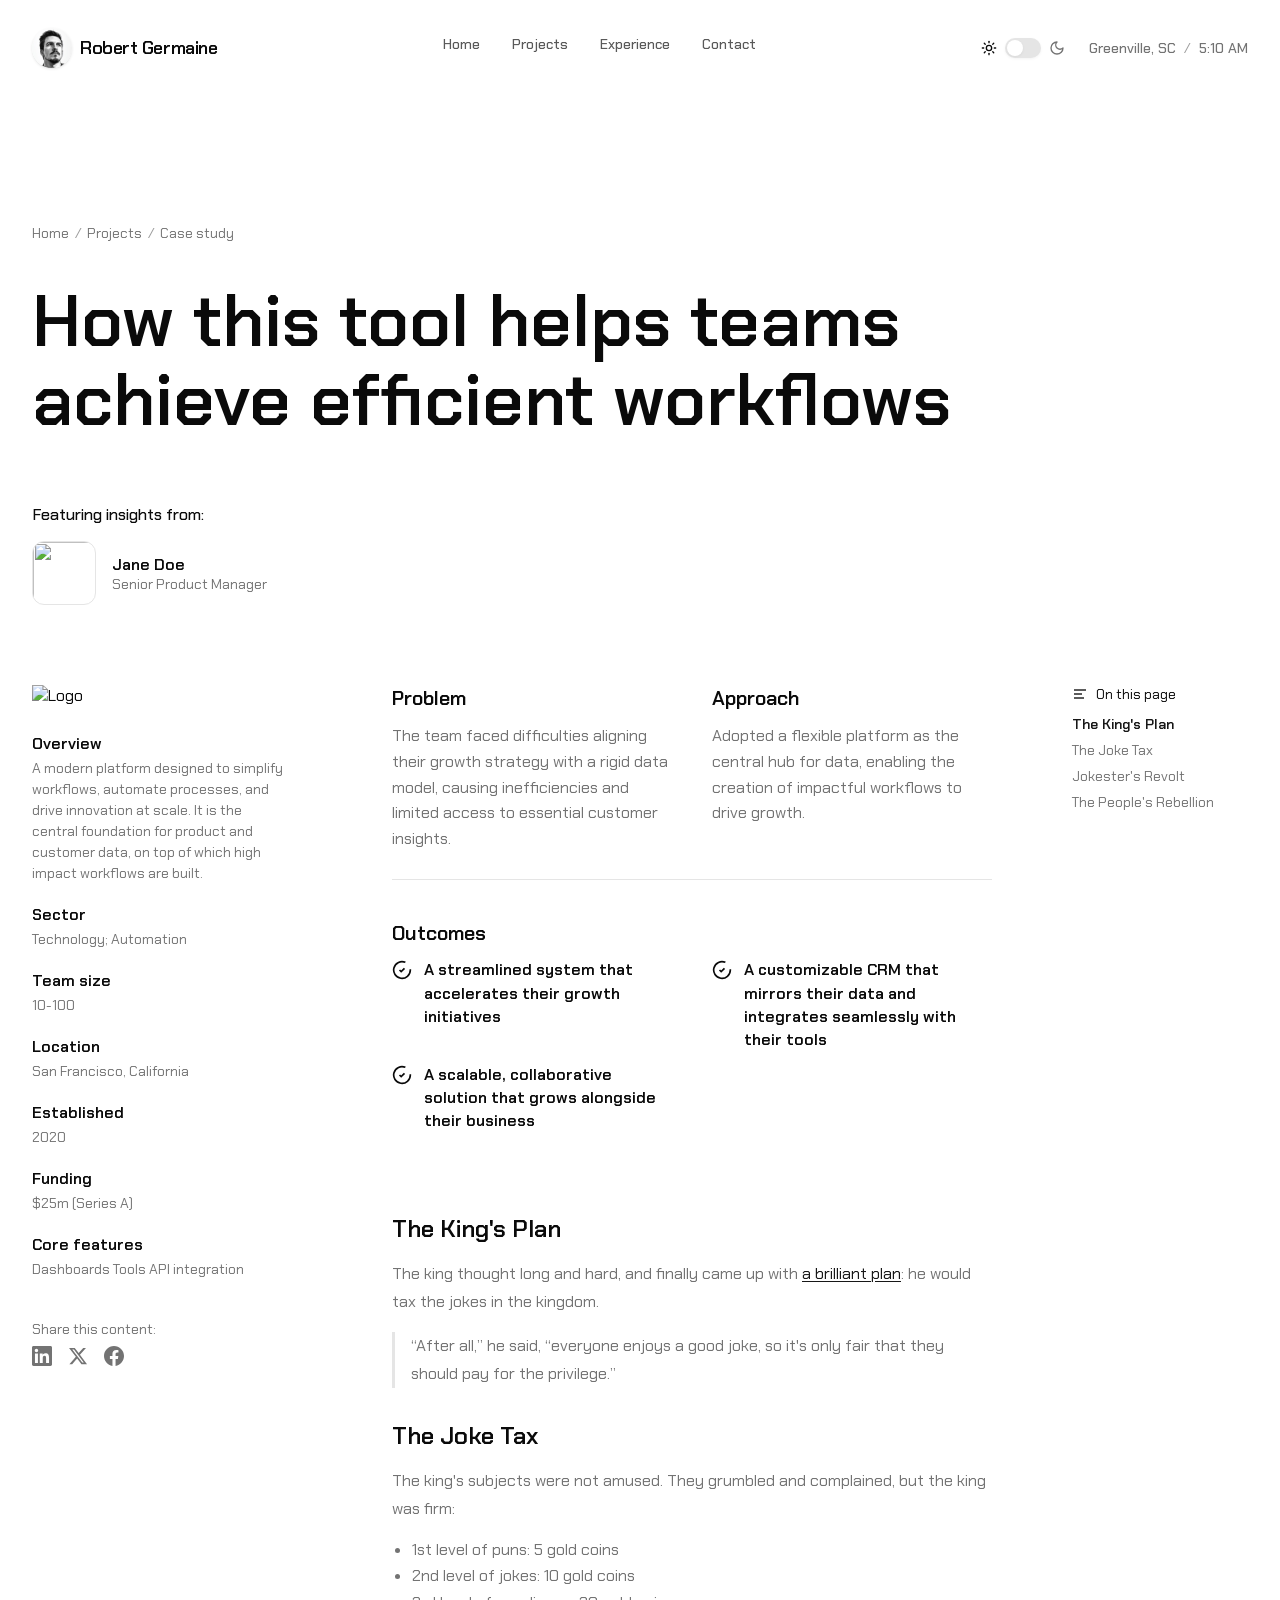
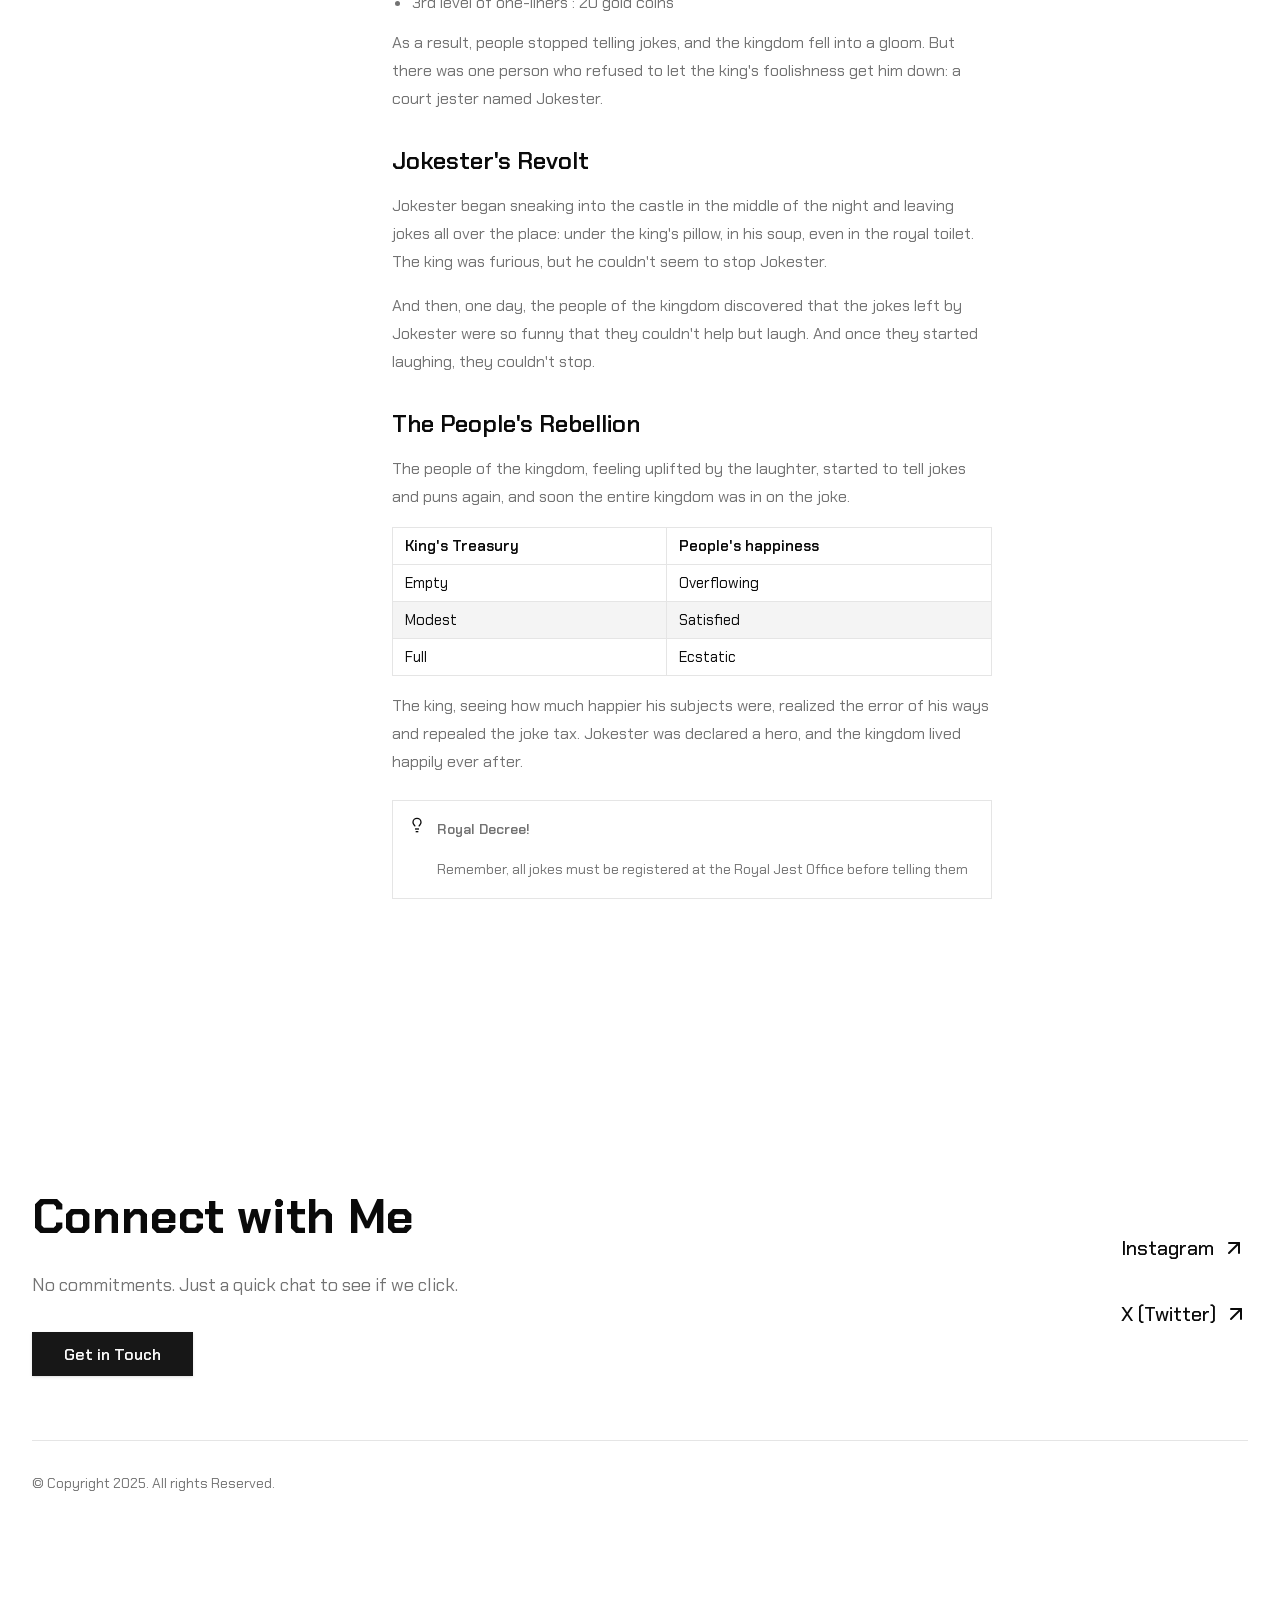
==== commit 1d083f69: "Add files via upload" ====
--- a/case-study.html
+++ b/case-study.html
@@ -30,13 +30,13 @@
             <div class="navbar-inner">
               <a class="navbar-brand" href="index.html">
                 <img
-                  class="navbar-logo"
-                  src="https://deifkwefumgah.cloudfront.net/shadcnblocks/block/logos/shadcnblockscom-icon.svg"
+                  class="hero-avatar"
+                  src="images/avatar.jpg"
                   width="40"
                   height="40"
-                  alt=""
+                  alt="avatar"
                 />
-                <span class="navbar-title">Shadcnblocks.com</span>
+                <span class="navbar-title">Robert Germaine</span>
               </a>
 
               <div class="navbar-links-desktop">
@@ -90,20 +90,36 @@
                 <span class="navbar-meta-time" data-nav-time>—</span>
               </div>
 
-              <button
-                type="button"
-                class="nav-menu-toggle"
-                id="nav-menu-toggle"
-                aria-expanded="false"
-                aria-controls="nav-mobile-panel"
-              >
-                <svg xmlns="http://www.w3.org/2000/svg" viewBox="0 0 24 24" fill="none" stroke="currentColor" stroke-width="2" stroke-linecap="round" stroke-linejoin="round" aria-hidden="true">
-                  <line x1="4" x2="20" y1="12" y2="12" />
-                  <line x1="4" x2="20" y1="6" y2="6" />
-                  <line x1="4" x2="20" y1="18" y2="18" />
-                </svg>
-                <span class="sr-only">Open menu</span>
-              </button>
+              <div class="navbar-mobile-actions">
+                <div class="theme-toggle theme-toggle-bar" title="Color theme">
+                  <span class="theme-toggle-icon theme-toggle-sun" aria-hidden="true">
+                    <svg xmlns="http://www.w3.org/2000/svg" width="16" height="16" viewBox="0 0 24 24" fill="none" stroke="currentColor" stroke-width="2" stroke-linecap="round" stroke-linejoin="round"><circle cx="12" cy="12" r="4" /><path d="M12 2v2" /><path d="M12 20v2" /><path d="m4.93 4.93 1.41 1.41" /><path d="m17.66 17.66 1.41 1.41" /><path d="M2 12h2" /><path d="M20 12h2" /><path d="m6.34 17.66-1.41 1.41" /><path d="m19.07 4.93-1.41 1.41" /></svg>
+                  </span>
+                  <label class="theme-switch">
+                    <input type="checkbox" id="theme-toggle-input-bar" role="switch" aria-label="Dark mode" />
+                    <span class="theme-switch-track" aria-hidden="true">
+                      <span class="theme-switch-thumb"></span>
+                    </span>
+                  </label>
+                  <span class="theme-toggle-icon theme-toggle-moon" aria-hidden="true">
+                    <svg xmlns="http://www.w3.org/2000/svg" width="16" height="16" viewBox="0 0 24 24" fill="none" stroke="currentColor" stroke-width="2" stroke-linecap="round" stroke-linejoin="round"><path d="M12 3a6 6 0 0 0 9 9 9 9 0 1 1-9-9Z" /></svg>
+                  </span>
+                </div>
+                <button
+                  type="button"
+                  class="nav-menu-toggle"
+                  id="nav-menu-toggle"
+                  aria-expanded="false"
+                  aria-controls="nav-mobile-panel"
+                >
+                  <svg xmlns="http://www.w3.org/2000/svg" viewBox="0 0 24 24" fill="none" stroke="currentColor" stroke-width="2" stroke-linecap="round" stroke-linejoin="round" aria-hidden="true">
+                    <line x1="4" x2="20" y1="12" y2="12" />
+                    <line x1="4" x2="20" y1="6" y2="6" />
+                    <line x1="4" x2="20" y1="18" y2="18" />
+                  </svg>
+                  <span class="sr-only">Open menu</span>
+                </button>
+              </div>
             </div>
           </nav>
         </header>
@@ -453,13 +469,13 @@
         <div class="nav-mobile-inner">
           <a class="nav-mobile-brand" href="index.html">
             <img
-              class="navbar-logo"
-              src="https://deifkwefumgah.cloudfront.net/shadcnblocks/block/logos/shadcnblockscom-icon.svg"
+              class="hero-avatar"
+              src="images/avatar.jpg"
               width="40"
               height="40"
-              alt=""
+              alt="avatar"
             />
-            <span>Shadcnblocks.com</span>
+            <span>Robert Germaine</span>
           </a>
           <nav class="nav-mobile-links" aria-label="Mobile">
             <a href="index.html">Home</a>
@@ -468,32 +484,6 @@
             <a href="contact.html">Contact</a>
           </nav>
           <div class="nav-mobile-footer">
-            <div class="theme-toggle theme-toggle-mobile" title="Color theme">
-              <span class="theme-toggle-icon theme-toggle-sun" aria-hidden="true">
-                <svg xmlns="http://www.w3.org/2000/svg" width="16" height="16" viewBox="0 0 24 24" fill="none" stroke="currentColor" stroke-width="2" stroke-linecap="round" stroke-linejoin="round">
-                  <circle cx="12" cy="12" r="4" />
-                  <path d="M12 2v2" />
-                  <path d="M12 20v2" />
-                  <path d="m4.93 4.93 1.41 1.41" />
-                  <path d="m17.66 17.66 1.41 1.41" />
-                  <path d="M2 12h2" />
-                  <path d="M20 12h2" />
-                  <path d="m6.34 17.66-1.41 1.41" />
-                  <path d="m19.07 4.93-1.41 1.41" />
-                </svg>
-              </span>
-              <label class="theme-switch">
-                <input type="checkbox" id="theme-toggle-input-mobile" role="switch" aria-label="Dark mode" />
-                <span class="theme-switch-track" aria-hidden="true">
-                  <span class="theme-switch-thumb"></span>
-                </span>
-              </label>
-              <span class="theme-toggle-icon theme-toggle-moon" aria-hidden="true">
-                <svg xmlns="http://www.w3.org/2000/svg" width="16" height="16" viewBox="0 0 24 24" fill="none" stroke="currentColor" stroke-width="2" stroke-linecap="round" stroke-linejoin="round">
-                  <path d="M12 3a6 6 0 0 0 9 9 9 9 0 1 1-9-9Z" />
-                </svg>
-              </span>
-            </div>
             <div class="font-medium">Greenville, SC</div>
             <div class="navbar-meta-time" data-nav-time>—</div>
           </div>
--- a/site.css
+++ b/site.css
@@ -362,6 +362,7 @@
   gap: 0.5rem;
 }
 
+/* Legacy: kept for any remaining mobile-panel toggles */
 .theme-toggle-mobile {
   justify-content: center;
   margin-bottom: 0.75rem;
@@ -441,6 +442,31 @@
 
 .theme-switch input:checked + .theme-switch-track .theme-switch-thumb {
   transform: translateX(1rem);
+}
+
+/* Mobile: toggle + hamburger side-by-side in a row */
+.navbar-mobile-actions {
+  display: flex;
+  flex-direction: row;
+  align-items: center;
+  gap: 0.75rem;
+  flex-shrink: 0;
+}
+
+@media (min-width: 768px) {
+  .navbar-mobile-actions {
+    display: none;
+  }
+}
+
+.theme-toggle-bar {
+  display: flex;
+}
+
+@media (min-width: 768px) {
+  .theme-toggle-bar {
+    display: none;
+  }
 }
 
 .nav-menu-toggle {
@@ -465,12 +491,6 @@
   color: var(--foreground);
 }
 
-@media (min-width: 768px) {
-  .nav-menu-toggle {
-    display: none;
-  }
-}
-
 .nav-menu-toggle svg {
   width: 1.25rem;
   height: 1.25rem;
@@ -519,6 +539,13 @@
   font-size: 1.125rem;
   font-weight: 600;
   letter-spacing: -0.025em;
+}
+
+.nav-mobile-brand .hero-avatar {
+  width: 40px;
+  height: 40px;
+  min-width: 40px;
+  min-height: 40px;
 }
 
 .nav-mobile-links {
@@ -1519,12 +1546,20 @@
   display: block;
   min-height: 18rem; /* min-h-72 */
   padding: 3.5rem 1.25rem;
+  background-color: #1a1a1a;
   background-size: cover;
   background-position: center;
   background-repeat: no-repeat;
+  overflow: hidden;
+}
+
+.projects-18-card,
+.projects-18-card:link,
+.projects-18-card:visited,
+.projects-18-card:hover,
+.projects-18-card:active {
   text-decoration: none;
-  color: inherit;
-  overflow: hidden;
+  color: #fff;
 }
 
 @media (min-width: 1024px) {
@@ -1539,15 +1574,20 @@
   z-index: 0;
   background: rgb(0 0 0 / 0.8);
   backdrop-filter: blur(2px);
-  transition:
-    background 0.3s ease,
-    backdrop-filter 0.3s ease;
   pointer-events: none;
 }
 
-.projects-18-card:hover .projects-18-overlay {
-  background: rgb(0 0 0 / 0.5);
-  backdrop-filter: none;
+@media (hover: hover) {
+  .projects-18-overlay {
+    transition:
+      background 0.3s ease,
+      backdrop-filter 0.3s ease;
+  }
+
+  .projects-18-card:hover .projects-18-overlay {
+    background: rgb(0 0 0 / 0.5);
+    backdrop-filter: none;
+  }
 }
 
 .projects-18-card-inner {
@@ -1556,12 +1596,17 @@
   display: flex;
   flex-direction: column;
   gap: 1.75rem; /* gap-7 */
-  color: color-mix(in srgb, white 80%, transparent);
-  transition: color 0.3s ease;
-}
-
-.projects-18-card:hover .projects-18-card-inner {
-  color: #fff;
+  color: rgba(255, 255, 255, 0.8);
+}
+
+@media (hover: hover) {
+  .projects-18-card-inner {
+    transition: color 0.3s ease;
+  }
+
+  .projects-18-card:hover .projects-18-card-inner {
+    color: #fff;
+  }
 }
 
 @media (min-width: 1024px) {
@@ -1631,24 +1676,32 @@
 
 .projects-18-reveal {
   margin-top: 0.625rem;
-  max-height: 0;
-  overflow: hidden;
-  transition: max-height 0.3s ease;
-}
-
-.projects-18-card:hover .projects-18-reveal {
-  max-height: 4rem;
 }
 
 .projects-18-reveal-inner {
   display: block;
   padding-top: 0.25rem;
-  opacity: 0;
-  transition: opacity 0.3s ease;
-}
-
-.projects-18-card:hover .projects-18-reveal-inner {
-  opacity: 1;
+}
+
+@media (hover: hover) {
+  .projects-18-reveal {
+    max-height: 0;
+    overflow: hidden;
+    transition: max-height 0.3s ease;
+  }
+
+  .projects-18-card:hover .projects-18-reveal {
+    max-height: 4rem;
+  }
+
+  .projects-18-reveal-inner {
+    opacity: 0;
+    transition: opacity 0.3s ease;
+  }
+
+  .projects-18-card:hover .projects-18-reveal-inner {
+    opacity: 1;
+  }
 }
 
 /* "View project" — outline on dark (Button outline dark) */
@@ -1676,14 +1729,6 @@
   .projects-18-reveal-inner {
     transition: none;
   }
-
-  .projects-18-card:hover .projects-18-reveal {
-    max-height: none;
-  }
-
-  .projects-18-reveal-inner {
-    opacity: 1;
-  }
 }
 
 /* -------------------------------------------------------------------------- */
